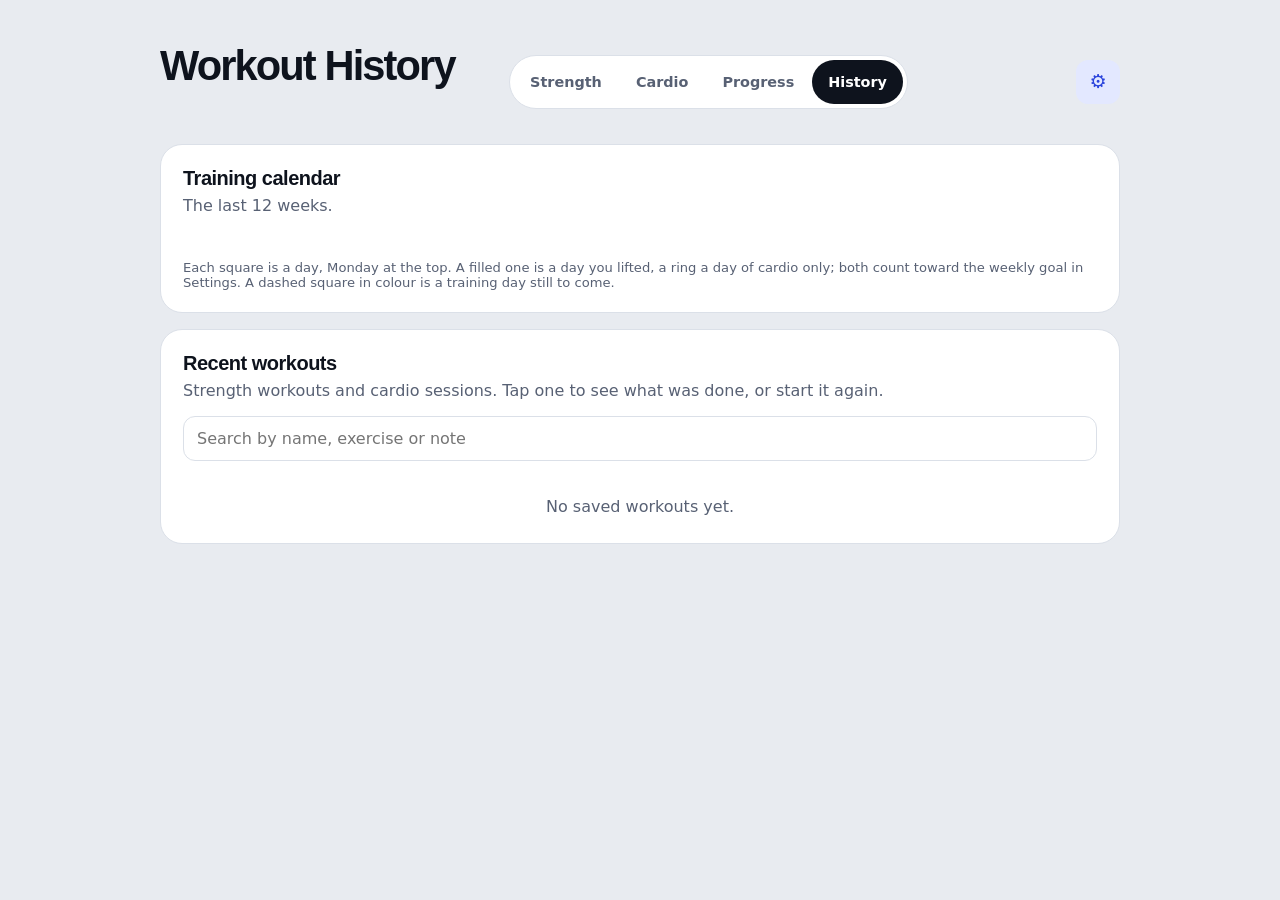
==== frontend/history.html @ 4f7e1bbc "Sad to Savage as the program: the 30-day plan as data, a level choice, Pilates days, a daily walk an" ====
<!doctype html>
<html lang="en">
<head>
  <meta charset="UTF-8" />
  <meta name="viewport" content="width=device-width, initial-scale=1.0" />
  <title>Workout History | Workout Tracker</title>
  <link rel="preload" href="fonts/schibsted-grotesk-latin.woff2" as="font" type="font/woff2" crossorigin />
  <link rel="preload" href="fonts/figtree-latin.woff2" as="font" type="font/woff2" crossorigin />
  <link rel="stylesheet" href="styles.css" />
  <script src="theme.js"></script>
  <link rel="manifest" href="/manifest.webmanifest" />
  <meta name="theme-color" content="#e8ebf0" />
  <link rel="icon" href="/icons/icon-192.png" />
  <link rel="apple-touch-icon" href="/icons/apple-touch-icon.png" />
  <meta name="mobile-web-app-capable" content="yes" />
  <meta name="apple-mobile-web-app-capable" content="yes" />
  <meta name="apple-mobile-web-app-title" content="Workouts" />
</head>
<body>
  <main class="shell">
    <header>
      <div><h1>Workout History</h1><p class="subtitle page-status" id="pageStatus"></p></div>
      <nav class="site-nav" aria-label="Primary navigation"><a href="index.html">Strength</a><a href="cardio.html">Cardio</a><a href="progress.html">Progress</a><a class="active" href="history.html" aria-current="page">History</a></nav>
      <div class="header-actions"><div class="date" id="today"></div><button class="secondary settings-button" id="settingsButton" type="button" aria-label="Settings" title="Settings">&#9881;</button></div>
    </header>

    <div class="form-feedback" id="formFeedback" role="status" aria-live="polite" hidden></div>

    <section class="card" id="calendarCard">
      <div class="section-heading heading-line"><h2>Training calendar</h2><span class="subtitle calendar-streak" id="streakSummary"></span></div>
      <p class="subtitle heading-intro" id="calendarSummary">The last 12 weeks.</p>
      <p class="streak-note" id="streakNote" hidden></p>
      <div class="training-calendar" id="trainingCalendar" role="group" aria-label="Days trained in the last 12 weeks. The arrow keys move between days, and Enter shows a day's workouts."></div>
      <p class="subtitle calendar-detail" id="calendarDetail" aria-live="polite"></p>
      <p class="subtitle calendar-note">Each square is a day, Monday at the top. A filled one is a day you lifted, a ring a day of cardio only; both count toward the weekly goal in Settings. A dashed square in colour is a training day still to come.</p>
      <div class="coming-up" id="comingUpBlock" hidden><h3>Coming up</h3><ul id="comingUp"></ul></div>
      <p class="subtitle calendar-note" id="scheduleHint" hidden>Choose the days you train in Settings to see them planned here.</p>
    </section>

    <section class="card">
      <div class="section-heading heading-line"><h2>Recent workouts</h2><span id="historySummary" class="subtitle"></span></div>
      <p class="subtitle heading-intro">Strength workouts and cardio sessions. Tap one to see what was done, or start it again.</p>
      <div class="history-search"><label class="visually-hidden" for="historySearch">Search saved workouts</label><input id="historySearch" type="search" autocomplete="off" placeholder="Search by name, exercise or note" /></div>
      <p class="subtitle history-feedback" id="historyFeedback" role="status" hidden></p>
      <ul class="saved-workout-list" id="historyList"><li class="empty">No saved workouts yet.</li></ul>
    </section>
  </main>
  <script src="common.js"></script>
  <script src="offline.js"></script>
  <!-- The Settings dialog is added by settings-dialog.js, one copy for every page. -->
  <script src="account-rules.js"></script>
  <script src="settings-fields.js"></script>
  <script src="settings-dialog.js"></script>
  <script src="settings.js"></script>
  <script src="devices.js"></script>
  <script src="refused-workouts.js"></script>
  <script src="reminders.js"></script>
  <script src="sad-to-savage-data.js"></script>
  <script src="program-definitions.js"></script>
  <script src="program-plan.js"></script>
  <script src="schedule.js"></script>
  <script src="cardio-activities.js"></script>
  <script src="activity-export.js"></script>
  <script src="records.js"></script>
  <script src="achievements.js"></script>
  <script src="history.js"></script>
  <script src="pwa.js"></script>
</body>
</html>
---- frontend/styles.css ----
/* Two typefaces, both served with the app (fonts/, SIL Open Font License), so every phone, computer and test run draws the same
   letters at the same sizes: Schibsted Grotesk for titles and the big numbers being worked on, and Figtree for everything
   else. Each has a Latin file for English and an extended one that only loads for accented names. */
@font-face { font-family:"Schibsted Grotesk"; font-style:normal; font-weight:400 900; font-display:swap; src:url(fonts/schibsted-grotesk-latin.woff2) format("woff2");
  unicode-range:U+0000-00FF,U+0131,U+0152-0153,U+02BB-02BC,U+02C6,U+02DA,U+02DC,U+0304,U+0308,U+0329,U+2000-206F,U+20AC,U+2122,U+2191,U+2193,U+2212,U+2215,U+FEFF,U+FFFD; }
@font-face { font-family:"Schibsted Grotesk"; font-style:normal; font-weight:400 900; font-display:swap; src:url(fonts/schibsted-grotesk-latin-ext.woff2) format("woff2");
  unicode-range:U+0100-02BA,U+02BD-02C5,U+02C7-02CC,U+02CE-02D7,U+02DD-02FF,U+0304,U+0308,U+0329,U+1D00-1DBF,U+1E00-1E9F,U+1EF2-1EFF,U+2020,U+20A0-20AB,U+20AD-20C0,U+2113,U+2C60-2C7F,U+A720-A7FF; }
@font-face { font-family:Figtree; font-style:normal; font-weight:300 900; font-display:swap; src:url(fonts/figtree-latin.woff2) format("woff2");
  unicode-range:U+0000-00FF,U+0131,U+0152-0153,U+02BB-02BC,U+02C6,U+02DA,U+02DC,U+0304,U+0308,U+0329,U+2000-206F,U+20AC,U+2122,U+2191,U+2193,U+2212,U+2215,U+FEFF,U+FFFD; }
@font-face { font-family:Figtree; font-style:normal; font-weight:300 900; font-display:swap; src:url(fonts/figtree-latin-ext.woff2) format("woff2");
  unicode-range:U+0100-02BA,U+02BD-02C5,U+02C7-02CC,U+02CE-02D7,U+02DD-02FF,U+0304,U+0308,U+0329,U+1D00-1DBF,U+1E00-1E9F,U+1EF2-1EFF,U+2020,U+20A0-20AB,U+20AD-20C0,U+2113,U+2C60-2C7F,U+A720-A7FF; }
/* Colour themes. Every colour that changes with the theme is one of these variables: the page and card (--bg, --card,
   --sunk for panels set into a card), text (--ink, --muted), lines, the accent and what goes on it (--on-accent), a
   tint of it for chosen and secondary things (--accent-soft, --accent-line), the focus ring, and the glow the page's
   background starts from. theme.js sets data-palette on <html> to the chosen theme, and data-theme to light or dark,
   which the rules further down that differ in the dark (warnings, successes) go by. Each block also colours the
   previews in Settings, which carry a data-palette of their own. */
:root, [data-palette="light"] { --bg:#e8ebf0; --card:#fff; --ink:#0e131d; --muted:#586174; --accent:#2a43dc; --line:#dbe0e8; --on-accent:#fff;
  --accent-soft:#e3e8ff; --accent-line:#b4c0f7; --accent-ring:#2a43dc26; --sunk:#f2f4f8; --glow:#e3e8ff; }
:root { --tab-bar:0px; --radius-control:12px; --radius-panel:16px; --radius-card:22px;
  --font-display:"Schibsted Grotesk","Helvetica Neue",Arial,sans-serif; --font-body:Figtree,system-ui,-apple-system,"Segoe UI",sans-serif;
  --rule:var(--line); }
@supports (color:color-mix(in srgb, red, blue)) { :root { --rule:color-mix(in srgb, var(--ink) 16%, var(--bg)); } }
[data-theme="dark"], [data-palette="dark"] { color-scheme:dark; --bg:#0b0e13; --card:#151a22; --ink:#f0f3f8; --muted:#98a3b6; --accent:#8fa7ff; --line:#252c38; --on-accent:#080d28;
  --accent-soft:#1d2644; --accent-line:#37478a; --accent-ring:#8fa7ff33; --sunk:#10141b; --glow:#18213b; }
/* Light themes. */
[data-palette="sunrise"] { --bg:#fbf5ef; --card:#fffdfb; --ink:#2b1d16; --muted:#7c6558; --accent:#b64621; --line:#efe1d4; --on-accent:#fff;
  --accent-soft:#fde8de; --accent-line:#f2c2ad; --accent-ring:#b6462124; --sunk:#fcf6f1; --glow:#ffe6d6; }
[data-palette="meadow"] { --bg:#f2f7f3; --card:#fff; --ink:#15281d; --muted:#5b7064; --accent:#217855; --line:#dde9e1; --on-accent:#fff;
  --accent-soft:#e2f2e8; --accent-line:#b5dcc4; --accent-ring:#21785524; --sunk:#f6faf7; --glow:#dff2e5; }
[data-palette="blossom"] { --bg:#fbf3f6; --card:#fff; --ink:#2d1622; --muted:#7c6270; --accent:#b83772; --line:#f0dfe7; --on-accent:#fff;
  --accent-soft:#fbe5ef; --accent-line:#f0bcd3; --accent-ring:#b8377224; --sunk:#fdf7fa; --glow:#fde1ed; }
/* Dark themes, most of them on black. A bright accent takes dark text, which white on it would be hard to read. */
[data-palette="crimson"] { --bg:#0c0c0e; --card:#17171b; --ink:#f3f3f5; --muted:#a6a6b0; --accent:#f05555; --line:#2a2a30; --on-accent:#1a0505;
  --accent-soft:#3a1a1e; --accent-line:#6b2a31; --accent-ring:#f0555538; --sunk:#111114; --glow:#2a1316; }
[data-palette="emerald"] { --bg:#0b0e0c; --card:#151a17; --ink:#eef5f0; --muted:#9fb0a5; --accent:#34d399; --line:#25302a; --on-accent:#052e1f;
  --accent-soft:#12352a; --accent-line:#1f6b4f; --accent-ring:#34d39938; --sunk:#0f1311; --glow:#10261d; }
[data-palette="ocean"] { --bg:#0a1220; --card:#101c2f; --ink:#e8f1fb; --muted:#9db0c8; --accent:#38bdf8; --line:#1f3150; --on-accent:#03243a;
  --accent-soft:#12324d; --accent-line:#1d5b83; --accent-ring:#38bdf838; --sunk:#0c1626; --glow:#0f2a45; }
[data-palette="gold"] { --bg:#0e0d0a; --card:#1a1813; --ink:#f6f2e8; --muted:#b3aa96; --accent:#f5b72f; --line:#2f2b22; --on-accent:#251a00;
  --accent-soft:#3a2f12; --accent-line:#6e5820; --accent-ring:#f5b72f38; --sunk:#13120e; --glow:#2a220e; }
[data-palette="violet"] { --bg:#110c1c; --card:#1b1429; --ink:#f1ecfa; --muted:#ada3c2; --accent:#b98cff; --line:#2e2442; --on-accent:#1d0b3a;
  --accent-soft:#2f2150; --accent-line:#55408a; --accent-ring:#b98cff38; --sunk:#150f22; --glow:#2a1a4a; }
/* The Text size setting (theme.js puts it on <html>): every size below is in rem, so scaling the root scales all of the text and the
   spaces measured in it. Normal is the browser's own size, which is left alone so a larger default in the browser still counts. */
html[data-text-size="large"] { font-size:115%; }
html[data-text-size="larger"] { font-size:130%; }
html[data-text-size="largest"] { font-size:150%; }
* { box-sizing:border-box; }
/* The hidden attribute always wins. A class that sets display (flex, grid) would otherwise override it and
   leave the element showing, as it did for the rest timer and the empty-chart message. */
[hidden] { display:none !important; }
body {
  margin:0; min-height:100vh; font-family:var(--font-body); color:var(--ink); background:var(--bg); transition:background .2s,color .2s;
}
/* Titles, and the few numbers that are the point of a screen (the weight and reps being logged, the next workout and the totals),
   are the grotesk. Everything else, buttons and fields included, is in the body face. A field or button that is to be the grotesk
   says so here, since they take the page's font from `font:inherit` below. The clocks stay in the body face on purpose: the
   grotesk's tabular figures leave a gap around the colon ("1 : 29"), which Figtree's do not. */
h1, h2, h3, h4, .program-next strong, .weight-stepper input, .reps-entry input, .summary-stats strong,
.program-maxes strong { font-family:var(--font-display); }
/* Numbers are set in tabular figures everywhere, so a weight that changes by 5 does not make its neighbours jump. */
input[type=number], .weight-stepper input, .set-edit, .date, .cardio-clock, .summary-stats strong, .program-maxes strong { font-variant-numeric:tabular-nums; }
.shell { width:min(960px,calc(100% - 32px)); margin:0 auto; padding:42px 0 60px; }
.auth-shell { width:min(440px,calc(100% - 32px)); margin:0 auto; padding:12vh 0; }
.auth-card h1 { font-size:2rem; margin:0; }
.auth-tabs { display:flex; gap:8px; margin:24px 0; }
.auth-tabs button { flex:1; }
/* Specific enough to beat the dark theme's .secondary background, which would otherwise hide which tab is chosen. */
.auth-tabs button.secondary.active { color:var(--on-accent); background:var(--accent); }
.auth-card form { display:grid; gap:8px; }
.auth-card form label { margin-top:8px; }
.auth-card form h2 { margin:24px 0 0; }
.auth-card form .subtitle { margin:0 0 4px; line-height:1.45; }
.auth-feedback { margin:18px 0 0; color:#ab3a49; font-size:.9rem; }
html[data-theme="dark"] .auth-feedback { color:#ff9eaa; }
/* What a new password takes, under its field. */
.field-advice { margin:0; color:var(--muted); font-size:.8rem; line-height:1.4; }
.auth-notice { margin:18px 0 0; color:var(--ink); font-size:.9rem; line-height:1.45; }
.link-button { justify-self:center; padding:8px; color:var(--accent); background:none; font-size:.85rem; }
.link-button:hover { text-decoration:underline; transform:none; }
header { display:flex; justify-content:space-between; align-items:center; gap:20px; margin-bottom:28px; }
.header-actions { display:flex; align-items:center; gap:14px; margin-left:auto; }
.form-feedback {
  position:sticky; top:12px; z-index:20; margin:0 0 20px; padding:12px 14px; box-shadow:0 6px 18px rgba(16,21,35,.12); color:#7e3942;
  background:#fff1f3; border:1px solid #f0c5cc; border-radius:10px; font-size:.9rem;
}
.form-feedback.success { color:#22634c; background:#edf9f2; border-color:#b9e3ca; }
html[data-theme="dark"] .form-feedback { color:#ffb1ba; background:#482934; border-color:#6d3b49; }
html[data-theme="dark"] .form-feedback.success { color:#a5e5c2; background:#193b2d; border-color:#2f654b; }
.form-feedback.info { color:var(--ink); background:var(--accent-soft); border-color:var(--accent-line); }
.feedback-action { margin-left:6px; padding:4px 12px; color:inherit; background:transparent; border:1px solid currentColor; border-radius:8px; font-weight:800; }
#formFeedback { cursor:pointer; }
#formFeedback::after { content:"\00d7"; float:right; margin-left:12px; font-size:1.25rem; line-height:1; opacity:.6; }
.settings-button { width:44px; height:44px; padding:0; font-size:1.2rem; line-height:1; }
.site-nav { display:flex; gap:2px; align-self:center; padding:4px; background:var(--card); border:1px solid var(--line); border-radius:999px; }
.site-nav a { display:inline-flex; align-items:center; color:var(--muted); border-radius:999px; padding:8px 16px; font-size:.9rem; font-weight:700; text-decoration:none; }
.site-nav a:hover { color:var(--ink); }
/* Ink is the colour of "now": the page you are on here, the rest timer and the next workout on the Tracker. */
.site-nav a.active { color:var(--card); background:var(--ink); }
/* The phone's tab bar draws an icon over each name; the files are the app's own, because nothing may load from another origin. */
.site-nav a::before { content:""; display:none; width:22px; height:22px; background:currentColor; -webkit-mask:var(--tab-icon) center / contain no-repeat; mask:var(--tab-icon) center / contain no-repeat; }
.site-nav a[href="index.html"] { --tab-icon:url(icons/tab-strength.svg); }
.site-nav a[href="cardio.html"] { --tab-icon:url(icons/tab-cardio.svg); }
.site-nav a[href="progress.html"] { --tab-icon:url(icons/tab-progress.svg); }
.site-nav a[href="history.html"] { --tab-icon:url(icons/tab-history.svg); }
h1 { margin:0; font-size:clamp(2rem,5vw,3.25rem); font-weight:800; letter-spacing:-.045em; }
.subtitle { color:var(--muted); margin:8px 0 0; }
.date { color:var(--muted); font-size:.9rem; white-space:nowrap; }
/* The line under a page's name (the Tracker's and History's): where things stand. Its height is kept while it fills in, so the page
   does not move when the workouts arrive. */
.page-status { min-height:1.5em; }
/* Surfaces are told from the page by their tone, a hairline and their corners, not by a shadow: shadows are kept for what floats. */
.card { background:var(--card); border:1px solid var(--line); border-radius:var(--radius-card); padding:24px; }
.card:not([hidden]) ~ .card { margin-top:20px; }
/* Not everything needs a surface. On the Tracker the next workout is the one raised thing (the ink panel); the program around it, the
   templates and the saved workouts lie flat on the page, the lists told apart by a hairline and their headings. They stay .card in
   the markup so the spacing between sections, and the rest being put away during a workout, work as they do for every other card. */
.card.flat { padding:0; background:none; border:0; border-radius:0; }
.card.ruled { padding-top:18px; border-top:1px solid var(--rule); }
/* Lines between rows that sit on the page rather than on a card use --rule, which is darker than --line (a card's hairline is drawn
   on white or the card tone; on the page it would all but vanish, about 1.1 to 1 in Light). */
.card.flat .saved-workout, .card.flat .more-workouts, .card.flat .program-section { border-top-color:var(--rule); }
h2 { font-size:1.25rem; font-weight:750; letter-spacing:-.025em; margin:0 0 20px; }
.section-heading { display:flex; justify-content:space-between; align-items:baseline; gap:16px; }
.section-heading-actions { display:flex; align-items:center; gap:12px; }
.button-link { display:inline-block; border-radius:10px; padding:10px 13px; font-size:.85rem; font-weight:700; text-decoration:none; }
.workout-name { display:flex; align-items:end; gap:12px; margin-bottom:22px; }
.workout-field { flex:1; }
input, select { width:100%; border:1px solid var(--line); border-radius:var(--radius-control); padding:12px 13px; color:var(--ink); background:var(--card); font:inherit; outline:none; }
textarea { width:100%; resize:vertical; border:1px solid var(--line); border-radius:var(--radius-control); padding:12px 13px; color:var(--ink); background:var(--card); font:inherit; outline:none; }
input:focus, select:focus { border-color:var(--accent); box-shadow:0 0 0 3px var(--accent-ring); }
textarea:focus { border-color:var(--accent); box-shadow:0 0 0 3px var(--accent-ring); }
/* Keyboard focus: whatever is reached with the keyboard (and not what is clicked or tapped) gets a ring in the accent, which tests/lint.py
   keeps at 3 to 1 against the page and the card in every theme. Fields have no outline of their own (their border changes on focus), so
   this is what makes their focus plain to someone who cannot see a change of border colour. Controls that are drawn by a sibling of a hidden
   input (the theme swatches, the training days) put the ring on that sibling, below. */
:focus-visible { outline:2px solid var(--accent); outline-offset:2px; }
input[aria-invalid="true"] { border-color:#ab3a49; box-shadow:0 0 0 3px #ab3a491f; }
.grid { display:grid; grid-template-columns:2fr 1fr 1fr auto; gap:12px; align-items:end; }
label { display:block; color:var(--muted); font-size:.8rem; font-weight:650; margin:0 0 7px; }
/* The font shorthand cannot mix "inherit" with a size and weight (the browser drops the whole declaration, leaving
   buttons in its own default font), so the family is inherited first and the rest set after it. */
button { border:0; border-radius:var(--radius-control); padding:12px 17px; cursor:pointer; font:inherit; font-size:.92rem; font-weight:700; transition:transform .15s,opacity .15s; }
button:hover { transform:none; } button:active { transform:scale(.97); } .primary { color:var(--on-accent); background:var(--accent); } .secondary { color:var(--accent); background:var(--accent-soft); }
.exercise-list { margin:22px 0 0; padding:0; list-style:none; }
.exercise { display:grid; grid-template-columns:1fr 90px 90px auto; gap:12px; align-items:center; padding:13px 0; border-top:1px solid var(--line); }
.exercise-edit { padding:9px 10px; }
/* An exercise edited set by set: its name, Add set and Remove on a line, and its sets under them. */
.exercise.has-sets { grid-template-columns:1fr auto auto; }
.exercise.has-sets .set-list { grid-column:1/-1; grid-row:2; margin:0; }
.exercise.has-sets > button { align-self:stretch; }
.exercise strong { font-size:.95rem; } .exercise span { color:var(--muted); font-size:.9rem; }
.remove { color:#ab3a49; background:#fff1f3; padding:8px 10px; font-size:.8rem; }
.empty { color:var(--muted); text-align:center; padding:22px 0 5px; }
.saved-workout-list { margin:14px 0 0; padding:0; list-style:none; }
.saved-workout { padding:14px 0; border-top:1px solid var(--line); }
.more-workouts { padding:14px 0 0; border-top:1px solid var(--line); text-align:center; }
.history-workout .workout-details { margin-top:16px; }
.workout-note { margin:0 0 12px; color:var(--muted); font-size:.9rem; white-space:pre-wrap; }
.saved-workout-summary { display:flex; justify-content:space-between; align-items:center; gap:16px; }
.saved-workout strong { display:block; font-size:.95rem; }
.saved-workout span { color:var(--muted); font-size:.85rem; }
/* A saved workout on the Tracker: its name (tap for details), Start, and a menu for the rest. */
.saved-workout-row { align-items:center; }
.saved-workout-toggle { flex:1; min-width:0; padding:4px 0; color:inherit; background:none; border-radius:6px; font-weight:400; text-align:left; }
.saved-workout-toggle:hover { transform:none; }
/* The triangle after the name joins its last word with a no-break space, so a long name never leaves it on a line alone. It is the
   accent, as the triangles of the other folded things (Training maxes, Past sessions) are, so it reads as the same thing. */
.saved-workout-toggle strong::after { content:"\00a0\00a0\25B8"; color:var(--accent); font-size:.9em; }
.saved-workout-toggle[aria-expanded="true"] strong::after { content:"\00a0\00a0\25BE"; }
.row-actions { display:flex; align-items:center; gap:8px; flex-shrink:0; }
.row-actions > button { padding:8px 16px; font-size:.85rem; }
/* Start on a row of a log (History, saved workouts, cardio sessions) is an outline: a column of solid accent would shout over what was
   done. Solid accent is for the one thing a screen wants done: Start workout, Complete set, Finish. */
.row-actions > .primary { color:var(--accent); background:transparent; box-shadow:inset 0 0 0 1.5px var(--accent-line); }
.row-menu { position:relative; }
.row-menu > summary { display:grid; place-items:center; width:44px; height:44px; border-radius:10px; font-weight:800; letter-spacing:1px; list-style:none; cursor:pointer; }
.row-menu > summary::-webkit-details-marker { display:none; }
.row-menu-items {
  position:absolute; top:calc(100% + 6px); right:0; z-index:6; display:grid; min-width:170px; padding:6px; background:var(--card);
  border:1px solid var(--line); border-radius:12px; box-shadow:0 14px 35px rgba(16,21,35,.18);
}
.row-menu-items button { padding:10px 12px; color:var(--ink); background:none; font-size:.9rem; text-align:left; }
.row-menu-items button:hover { background:var(--bg); transform:none; }
.row-menu-items .danger, html[data-theme="dark"] .row-menu-items .danger { color:#ab3a49; background:none; }
html[data-theme="dark"] .row-menu-items .danger { color:#ff9eaa; }
/* The workout that is due leads Recent workouts: marked, with its Start solid, the one thing this list suggests doing. */
.due-tag { margin-right:4px; padding:2px 8px; color:var(--accent); background:var(--accent-soft); border-radius:999px; font-size:.72rem; font-style:normal; font-weight:800; white-space:nowrap; }
.saved-workout.is-due .row-actions > .primary { color:var(--on-accent); background:var(--accent); box-shadow:none; }
.template-area-actions { display:flex; justify-content:flex-end; margin-top:14px; }
.workout-details { margin-top:14px; padding:14px; background:var(--sunk); border-radius:10px; }
.workout-details ul { margin:0; padding:0; list-style:none; }
.workout-details li { display:flex; justify-content:space-between; gap:16px; padding:12px 0; border-bottom:1px solid var(--line); }
.workout-details li:last-child { border-bottom:0; }
.danger, .remove { color:#ab3a49; background:#fff1f3; }
html[data-theme="dark"] .danger, html[data-theme="dark"] .remove { color:#ff9eaa; background:#482934; }
.footer-actions { display:flex; justify-content:space-between; gap:12px; margin-top:24px; padding-top:20px; border-top:1px solid var(--line); }
.active-exercise { padding:18px 0 8px; border-top:1px solid var(--line); }
.active-exercise h3 { margin:0 0 6px; font-size:1.6rem; font-weight:800; letter-spacing:-.035em; }
.notes-field { margin:16px 0; }
.set-entry { display:grid; grid-template-columns:minmax(0,1.4fr) minmax(0,1fr) auto; gap:12px; align-items:end; margin-top:8px; }
.weight-stepper { display:flex; gap:6px; }
.weight-stepper { gap:8px; }
/* The weight is the number being worked on, so it is the biggest thing on the page, between steppers made for a thumb. */
.weight-stepper input { flex:1; min-width:0; min-height:4.25rem; line-height:1.1; font-size:2.25rem; font-weight:800; letter-spacing:-.03em; text-align:center; background:var(--sunk); border-color:transparent; border-radius:var(--radius-panel); }
.weight-stepper button { flex:none; width:4rem; min-height:4.25rem; padding:0; font-size:1.2rem; border-radius:var(--radius-panel); }
.reps-entry input { min-height:4.25rem; line-height:1.1; font-size:1.75rem; font-weight:800; text-align:center; background:var(--sunk); border-color:transparent; border-radius:var(--radius-panel); }
#completeSetBtn { min-height:4.25rem; font-size:1.05rem; border-radius:var(--radius-panel); }
.plate-hint { margin:10px 0 0; color:var(--muted); font-size:.88rem; }
/* The plates for each side of the bar, each drawn to its size. */
.plates { display:inline-flex; align-items:center; gap:3px; margin-left:4px; vertical-align:middle; }
.plate { display:inline-grid; place-items:center; min-width:22px; padding:0 4px; color:var(--on-accent); background:var(--accent); border-radius:4px; font-size:.7rem; font-weight:800; line-height:1; }
.plate-size-0 { height:36px; } .plate-size-1 { height:32px; } .plate-size-2 { height:28px; } .plate-size-3 { height:24px; }
.plate-size-4 { height:20px; opacity:.85; } .plate-size-5 { height:18px; opacity:.75; } .plate-size-6 { height:16px; min-width:18px; opacity:.65; }
.plate-size-7 { height:15px; min-width:17px; opacity:.6; } .plate-size-8 { height:14px; min-width:16px; opacity:.55; } .plate-size-9 { height:13px; min-width:15px; opacity:.5; }
.visually-hidden { position:absolute; width:1px; height:1px; overflow:hidden; clip:rect(0 0 0 0); white-space:nowrap; }
.notes-input { margin-top:12px; }
.set-list { display:grid; gap:8px; margin:18px 0 0; padding:0; list-style:none; }
.set-list li {
  display:grid; grid-template-columns:3.4rem minmax(0,1fr) minmax(0,1fr) auto; align-items:center; gap:10px; padding:8px 11px; background:var(--sunk);
  border:1px solid var(--line); border-radius:8px;
}
.set-number { color:var(--muted); font-size:.85rem; font-weight:700; }
.set-field { display:flex; align-items:center; gap:6px; color:var(--muted); font-size:.85rem; }
.set-edit { min-width:0; padding:8px 9px; }
/* What to do this set, and what was done last time, are read mid-set and at arm's length: body text in the ink, not a muted caption.
   In last time's line the label is the quiet part and the sets the firm one. */
.exercise-context { margin:6px 0 0; color:var(--ink); font-size:1rem; line-height:1.45; }
.exercise-context.target { font-weight:650; }
.exercise-context + .exercise-context { margin-top:4px; }
.context-label { color:var(--muted); }
/* A run of sets goes to the next line whole when it fits there, and breaks inside itself only when it is longer than a line. */
.set-run { display:inline-block; max-width:100%; font-weight:600; }
.footer-buttons { display:flex; gap:10px; }
.add-exercise { margin-top:18px; }
.add-exercise summary { color:var(--accent); font-size:.9rem; font-weight:700; cursor:pointer; }
.add-exercise-fields { display:grid; grid-template-columns:2fr 1fr auto; gap:12px; align-items:end; margin-top:12px; }
.session-banner {
  position:sticky; top:0; z-index:30; display:flex; flex-wrap:wrap; align-items:center; justify-content:space-between; gap:10px 16px;
  padding:12px 20px; color:#7e3942; background:#fff1f3; border-bottom:1px solid #f0c5cc; font-size:.9rem;
}
html[data-theme="dark"] .session-banner { color:#ffb1ba; background:#482934; border-color:#6d3b49; }
/* The install bar pwa.js adds on phones. It sits under any open dialog, lines up with the page column, and the page
   gets room at the bottom so nothing ends up hidden behind it. */
.install-banner {
  position:fixed; left:0; right:0; bottom:0; z-index:9; display:flex; align-items:center; gap:12px;
  padding:12px max(16px,calc((100% - 960px) / 2)) calc(12px + env(safe-area-inset-bottom)); color:var(--ink); background:var(--card);
  border-top:1px solid var(--line); box-shadow:0 -8px 24px rgba(16,21,35,.1);
}
.install-banner-icon { flex:none; width:40px; height:40px; border-radius:10px; }
.install-banner-text { flex:1; min-width:0; font-size:.85rem; }
.install-banner-title { display:block; font-size:.92rem; }
.install-banner-hint { display:block; margin-top:2px; color:var(--muted); }
.install-banner-hint strong { color:var(--ink); }
.install-banner-hint svg { width:1.1em; height:1.1em; vertical-align:-.2em; color:var(--accent); }
.install-banner .primary { flex:none; padding:9px 14px; font-size:.85rem; }
.install-banner .modal-close { flex:none; }
body.has-install-banner { padding-bottom:96px; }
.account-row { display:flex; justify-content:space-between; align-items:center; gap:12px; margin-top:16px; padding-top:16px; border-top:1px solid var(--line); }
.account-row .subtitle { margin:0; overflow-wrap:anywhere; }
.account-editor:not([hidden]) ~ .settings-actions { margin-top:8px; padding-top:8px; border-top:0; }
.account-details { display:grid; justify-items:start; gap:4px; min-width:0; }
.account-details .link-button { justify-self:start; padding:0; }
.account-editor { display:grid; gap:8px; margin-top:12px; padding:4px 14px 14px; border:1px solid var(--line); border-radius:12px; }
.account-editor label { margin-top:8px; }
.account-editor .auth-feedback { margin:4px 0 0; }
.link-button.danger-link { color:#ab3a49; }
html[data-theme="dark"] .link-button.danger-link { color:#ff9eaa; }
.delete-warning { margin:10px 0 0; }
.data-section { display:grid; gap:10px; margin-top:16px; padding-top:16px; border-top:1px solid var(--line); }
.data-section .subtitle, .data-section .auth-feedback { margin:0; }
.data-actions { display:flex; flex-wrap:wrap; gap:8px; }
.device-list { display:grid; gap:10px; margin:0; padding:0; list-style:none; }
.device { display:flex; justify-content:space-between; align-items:center; gap:12px; padding-top:10px; border-top:1px solid var(--line); }
.device:first-child { padding-top:0; border-top:0; }
.device > div { display:grid; justify-items:start; gap:2px; min-width:0; }
.device .subtitle { margin:0; overflow-wrap:anywhere; }
.device button { flex:none; }
.refused-workouts { display:grid; gap:8px; margin-top:6px; padding-top:12px; border-top:1px solid var(--line); }
.refused-workouts .subtitle, .refused-heading { margin:0; }
.device.refused { flex-wrap:wrap; }
.refused-actions { display:flex; flex-wrap:wrap; gap:8px; }
.account-editor-actions { display:flex; justify-content:flex-end; gap:10px; margin-top:6px; }
.rest-panel {
  position:relative; z-index:4; display:flex; justify-content:space-between; align-items:center; gap:12px;
  margin-top:16px; padding:10px 10px 10px 18px; color:var(--card); background:var(--ink); border-radius:var(--radius-panel); box-shadow:0 10px 28px rgba(10,14,24,.28);
}
/* Pinned above the tab bar while a rest runs (pinRestPanel, rest-timer.js); the rest of the time it is in the page, out of the way of the set entry. */
.rest-panel.pinned { position:sticky; top:12px; bottom:calc(12px + var(--tab-bar)); }
.rest-time { display:flex; align-items:baseline; gap:10px; }
/* Text on the ink panel is drawn in the card's colour. Each rule says its ground (the panel's own ink) so tests/lint.py checks it against that. */
.rest-time strong { color:var(--card); background:var(--ink); }
.rest-time span { color:var(--card); background:var(--ink); font-size:2rem; font-weight:800; letter-spacing:-.03em; font-variant-numeric:tabular-nums; }
.rest-actions { display:flex; flex-wrap:wrap; justify-content:flex-end; gap:8px; margin-left:auto; }
/* −30s and +30s sit by the time. On a narrow screen the panel wraps, the pause and reset buttons going under. */
.rest-panel { flex-wrap:wrap; }
.rest-adjust { display:flex; gap:6px; align-self:center; }
.screen-awake-notice { font-size:.85rem; line-height:1.45; }
.rest-adjust button { padding:6px 10px; color:var(--ink); font-size:.82rem; background:var(--card); }
.rest-actions button { padding:9px 13px; color:var(--ink); background:var(--card); }
/* End rest is the one thing to do, so it stays solid and bold; Pause rest and what is under ··· are outlines on the ink (the same
   ground and ring as the program's buttons on it). ··· only shows on a phone, where there is not room for all four. */
.rest-actions #restEndBtn { font-weight:800; }
.rest-actions #restToggleBtn, .rest-actions .rest-more-items button, .rest-actions .rest-more-toggle { color:var(--card); background:var(--ink); box-shadow:inset 0 0 0 1.5px var(--card); }
.rest-more-toggle { display:none; }
.rest-more-items { display:contents; }
.template-grid { display:grid; grid-template-columns:repeat(2, minmax(0, 1fr)); gap:14px; }
.template-card { display:flex; flex-direction:column; justify-content:space-between; gap:16px; padding:16px; background:var(--card); border:1px solid var(--line); border-radius:12px; }
.template-card h3 { margin:0 0 6px; font-size:1rem; }
.template-card p { margin:0; color:var(--muted); font-size:.85rem; line-height:1.5; }
.template-card button { align-self:flex-start; padding:9px 12px; font-size:.82rem; }
.template-card .template-actions { display:flex; flex-wrap:wrap; gap:8px; }
.template-card .template-actions button { align-self:auto; }
.template-exercise-heading { display:flex; justify-content:space-between; align-items:center; margin-top:14px; }
/* The name across the row; sets, reps, the top of the range and rest under it; then Timed with the row's buttons, and
   the superset tick last. */
.template-exercise-row { display:grid; grid-template-columns:repeat(4, minmax(0,1fr)); gap:8px; align-items:end; margin-top:10px; }
.template-exercise-row + .template-exercise-row { padding-top:10px; border-top:1px solid var(--line); }
.template-exercise-name { grid-row:1; grid-column:1 / -1; }
.template-exercise-row .template-timed { grid-row:3; grid-column:1 / span 2; align-self:center; margin:0; }
.template-exercise-row .template-row-actions { grid-row:3; grid-column:3 / -1; justify-self:end; }
.template-exercise-row input[type="number"] { padding-left:10px; padding-right:6px; }
.template-exercise-row label { white-space:nowrap; }
.template-exercise-row .template-row-actions { display:flex; gap:4px; }
.template-exercise-row button { width:44px; height:44px; padding:0; }
.template-modal { max-height:min(720px,90vh); overflow:auto; }
.badge {
  display:inline-block; padding:3px 9px; color:var(--accent); background:var(--accent-soft); border-radius:999px; font-size:.75rem; font-weight:700;
  white-space:nowrap;
}
.template-card-heading { display:flex; justify-content:space-between; align-items:center; gap:10px; margin-bottom:6px; }
.template-card-heading h3 { margin:0; }
.program-template { border-color:var(--accent-line); }
.template-card p.program-schedule { margin-top:8px; color:var(--accent); font-weight:700; }
.plan-sets { display:flex; flex-wrap:wrap; gap:6px; margin:12px 0 0; padding:0; list-style:none; }
.plan-sets li { padding:5px 10px; color:var(--muted); border:1px solid var(--line); border-radius:999px; font-size:.82rem; font-weight:700; }
.plan-sets li.done { color:#22634c; background:#edf9f2; border-color:#b9e3ca; }
.plan-sets li.done::before { content:"\2713\00a0"; }
.plan-sets li.current { color:var(--on-accent); background:var(--accent); border-color:var(--accent); }
html[data-theme="dark"] .plan-sets li.done { color:#a5e5c2; background:#193b2d; border-color:#2f654b; }
.program-notice { margin:0 0 16px; padding:12px 14px; color:#22634c; background:#edf9f2; border:1px solid #b9e3ca; border-radius:10px; font-size:.9rem; }
html[data-theme="dark"] .program-notice { color:#a5e5c2; background:#193b2d; border-color:#2f654b; }
/* The next workout is the Tracker's one raised surface, so it is the biggest thing on it: a card's own corners, and its name large. */
.program-next { display:flex; justify-content:space-between; align-items:center; gap:16px; padding:20px 22px; color:var(--card); background:var(--ink); border-radius:var(--radius-card); }
.program-kicker { color:var(--card); background:var(--ink); font-size:.85rem; font-weight:700; opacity:.8; }
.program-next strong { display:block; margin-top:4px; font-size:clamp(1.65rem,5.5vw,2.25rem); font-weight:800; letter-spacing:-.035em; line-height:1.1; }
.program-next ul { margin:8px 0 0; padding:0; list-style:none; color:var(--card); background:var(--ink); opacity:.8; font-size:.88rem; line-height:1.6; }
.program-next-actions, .program-day-actions { display:flex; align-items:center; gap:8px; flex-shrink:0; }
.program-next .primary { color:var(--ink); background:var(--card); }
.program-next .secondary { color:var(--card); background:var(--ink); box-shadow:inset 0 0 0 1.5px var(--card); }
/* The day's walk, under the day's workout: a plain panel, since the dark one above is the thing to do and this is the other thing. */
.program-walk { display:flex; flex-wrap:wrap; justify-content:space-between; align-items:center; gap:12px 16px; margin-top:14px; padding:16px 18px; background:var(--card); border:1px solid var(--line); border-radius:var(--radius-card); }
.program-walk .program-kicker { display:block; color:var(--muted); background:none; opacity:1; }
.program-walk strong { display:block; margin-top:2px; font-size:1.15rem; }
.program-walk-goal { margin:4px 0 0; }
.program-walk-fields { display:flex; align-items:flex-end; gap:10px; flex-wrap:wrap; }
.program-walk-fields > div { width:9rem; }
.program-walk .subtitle { flex-basis:100%; margin:0; }

.program-subheading { margin:22px 0 10px; font-size:.95rem; }
.program-maxes { display:grid; grid-template-columns:repeat(auto-fit, minmax(150px, 1fr)); gap:10px; margin:0; padding:0; list-style:none; }
.program-maxes li { display:grid; gap:3px; padding:12px; background:var(--card); border:1px solid var(--line); border-radius:10px; }
.program-maxes span, .program-maxes small { color:var(--muted); font-size:.8rem; }
.program-maxes strong { font-size:1.1rem; }
.program-maxes small.warn { color:#ab3a49; }
html[data-theme="dark"] .program-maxes small.warn { color:#ff9eaa; }
/* Progress on the program card: a chart a lift, the program's number as a line and estimated maxes as dots. */
.program-progress-key { display:flex; flex-wrap:wrap; gap:6px 16px; margin:0 0 10px; color:var(--muted); font-size:.8rem; }
.program-progress-key .key-item { display:inline-flex; align-items:center; gap:8px; }
.program-progress-key .key-number { flex:none; width:18px; height:3px; background:var(--accent); border-radius:2px; }
.program-progress-key .key-best { flex:none; width:9px; height:9px; background:var(--card); border:2px solid var(--muted); border-radius:50%; }
.program-progress { display:grid; grid-template-columns:repeat(auto-fit, minmax(240px, 1fr)); gap:10px; margin:0 0 6px; padding:0; list-style:none; }
.program-progress li { padding:12px; border:1px solid var(--line); border-radius:10px; }
.program-progress-head { display:flex; justify-content:space-between; gap:8px; }
.program-progress-head span { color:var(--accent); font-weight:800; }
.program-progress-chart { display:block; width:100%; height:auto; margin:8px 0 6px; overflow:visible; }
.program-progress-chart .progress-number { fill:none; stroke:var(--accent); stroke-width:3; stroke-linejoin:round; stroke-linecap:round; }
.program-progress-chart .progress-best { fill:var(--card); stroke:var(--muted); stroke-width:2; }
.program-progress p { margin:0; color:var(--muted); font-size:.8rem; line-height:1.4; }
.program-week { border-top:1px solid var(--line); }
.program-week summary { display:flex; flex-wrap:wrap; align-items:baseline; gap:4px 12px; padding:12px 0; cursor:pointer; }
.program-week summary span { color:var(--muted); font-size:.85rem; }
.program-week .program-week-count { margin-left:auto; }
.program-week ul, .program-days { margin:0 0 12px; padding:0; list-style:none; }
.program-days { padding-top:8px; border-top:1px solid var(--line); }
.program-day { display:flex; justify-content:space-between; align-items:center; gap:12px; padding:10px 12px; border-radius:10px; }
.program-day + .program-day { margin-top:4px; }
.program-day.next { background:var(--sunk); }
.program-day strong { display:block; font-size:.92rem; }
.program-day > div:first-child span { display:block; margin-top:2px; color:var(--muted); font-size:.85rem; }
.program-day button { padding:8px 12px; font-size:.8rem; }
.program-status { color:#22634c; font-size:.82rem; font-weight:700; }
.program-status.missed { color:#ab3a49; }
.program-status.skipped, html[data-theme="dark"] .program-status.skipped { color:var(--muted); }
html[data-theme="dark"] .program-status { color:#a5e5c2; }
html[data-theme="dark"] .program-status.missed { color:#ff9eaa; }
.program-help { margin:0; font-size:.85rem; line-height:1.5; }
.program-max-inputs { display:grid; grid-template-columns:repeat(2, minmax(0, 1fr)); gap:4px 12px; margin-top:8px; }
.program-max-row label { margin-top:8px; }
.program-hint { display:block; min-height:1.3em; margin-top:5px; color:var(--muted); font-size:.78rem; }
.program-options { display:grid; gap:8px; }
.program-option { display:grid; gap:7px; }
.program-option label { margin:8px 0 0; }
.program-modal .setting-check { margin-top:6px; }
.progress-card h2 { margin-bottom:5px; }
.progress-filters {
  display:grid; grid-template-columns:repeat(3, minmax(0, 1fr)); gap:12px; align-items:end; margin-top:18px; padding:16px; background:var(--sunk);
  border:1px solid var(--line); border-radius:12px;
}
.progress-filters button { justify-self:start; white-space:nowrap; }
/* The first two filters and a range chosen with a tap are always there; the rest (a workout type, dates to the day) fold under More
   filters, whose line says which of them are set. The chips are outlines, and the one pressed is solid, as a tab is. */
.progress-filters { grid-template-columns:repeat(2, minmax(0, 1fr)); }
.range-field, .more-filters { grid-column:1 / -1; }
/* The range is the one filter changed all the time, so it sits above the chart, on a line with its name; the rest are under the chart. */
.range-field { display:flex; align-items:center; gap:12px; margin-top:16px; }
.range-label { display:block; margin:0; color:var(--muted); font-size:.8rem; font-weight:650; }
.range-chips { display:flex; flex-wrap:wrap; gap:8px; }
.chart-subject { margin-right:auto; color:var(--ink); font-size:1rem; font-weight:700; }
.chart-subject:not(:empty)::before { content:"\00B7"; margin-right:8px; color:var(--muted); }
.range-chips button { padding:8px 16px; color:var(--accent); background:transparent; box-shadow:inset 0 0 0 1.5px var(--accent-line); font-size:.88rem; }
.range-chips button[aria-pressed="true"] { color:var(--on-accent); background:var(--accent); box-shadow:none; }
.more-filters > summary { min-height:44px; align-items:center; font-weight:700; }
.more-filters[open] > .fold-summary::before { content:"\25BE"; }
.more-filters[open] > .fold-summary > .fold-state { display:none; }
.more-filters-fields { display:grid; grid-template-columns:repeat(3, minmax(0, 1fr)); gap:12px; align-items:end; padding:4px 0 2px; }
.more-filters-fields > button { grid-column:1 / -1; }
.chart-shell { position:relative; min-height:360px; margin-top:14px; }
#progressChart { display:block; width:100%; height:360px; }
.chart-empty { position:absolute; inset:0; display:grid; place-items:center; margin:0; color:var(--muted); text-align:center; }
.legend { display:flex; flex-wrap:wrap; gap:10px 18px; margin-top:20px; padding-top:18px; border-top:1px solid var(--line); }
.legend-item { display:flex; align-items:center; gap:8px; color:var(--muted); font-size:.88rem; }
.legend-swatch { width:10px; height:10px; border-radius:50%; }
.chart-detail { min-height:1.4em; margin:12px 0 0; }
.records-list { display:grid; grid-template-columns:repeat(auto-fill, minmax(260px, 1fr)); gap:10px; margin:18px 0 0; padding:0; list-style:none; }
.records-list .empty { grid-column:1/-1; }
.record {
  display:grid; align-content:start; gap:5px; width:100%; height:100%; padding:14px 16px; color:var(--muted); background:none;
  border:1px solid var(--line); border-radius:12px; font-size:.86rem; font-weight:400; text-align:left;
}
.record:hover { border-color:var(--accent); transform:none; }
.record strong { color:var(--ink); font-size:1rem; }
.record-label { color:var(--ink); font-weight:600; }
.record-date { white-space:nowrap; }
/* A tile of the This exercise card on Progress: a record's box, which is not a button, so it does not answer a hover. */
.record.fact:hover { border-color:var(--line); }
.exercise-facts { margin-top:14px; }
.modal-backdrop { position:fixed; inset:0; z-index:10; display:grid; place-items:center; padding:20px; background:rgba(16,21,35,.48); }
.settings-modal {
  width:min(440px,100%); max-height:100%; overflow-y:auto; padding:24px; color:var(--ink); background:var(--card); border:1px solid var(--line);
  border-radius:var(--radius-card); box-shadow:0 24px 70px rgba(10,14,24,.3);
}
.settings-heading { display:flex; justify-content:space-between; align-items:center; margin-bottom:22px; }
.settings-heading h2 { margin:0; }
.modal-close { flex:none; width:44px; height:44px; padding:0; color:var(--muted); background:transparent; font-size:1.5rem; line-height:1; }
.settings-modal form { display:grid; gap:8px; }
.settings-modal .fold-body > label:not(.setting-check) { margin-top:8px; }
/* Appearance: a swatch for each theme, its preview drawn in the theme's own colours (a data-palette of its own), the
   name in the page's. The radio itself is invisible but still takes the focus and the arrow keys. */
.theme-picker { min-width:0; margin:8px 0 0; padding:0; border:0; }
.theme-row { display:flex; gap:10px; padding:2px 2px 10px; overflow-x:auto; scroll-snap-type:x proximity; scrollbar-width:thin; }
.theme-picker legend { margin:0 0 7px; padding:0; color:var(--muted); font-size:.78rem; font-weight:700; }
.theme-swatch { position:relative; display:grid; flex:0 0 84px; gap:6px; scroll-snap-align:start; color:var(--muted); font-size:.8rem; font-weight:600; text-align:center; cursor:pointer; }
.theme-swatch input { position:absolute; width:1px; height:1px; margin:0; opacity:0; }
.theme-preview { display:flex; height:52px; overflow:hidden; border:2px solid var(--line); border-radius:12px; }
.theme-preview > span { position:relative; flex:1; background:linear-gradient(135deg,var(--glow),var(--bg) 60%); }
.theme-preview > span::before { content:""; position:absolute; left:8px; right:8px; top:8px; height:10px; background:var(--card); border:1px solid var(--line); border-radius:4px; }
.theme-preview > span::after { content:""; position:absolute; left:8px; bottom:8px; width:26px; height:12px; background:var(--accent); border-radius:999px; }
.theme-swatch input:checked + .theme-preview { border-color:var(--accent); box-shadow:0 0 0 3px var(--accent-ring); }
.theme-swatch input:checked ~ .theme-name { color:var(--ink); }
.theme-swatch input:focus-visible + .theme-preview { outline:2px solid var(--accent); outline-offset:2px; }
.setting-check { display:flex; align-items:flex-start; gap:9px; margin-top:12px; padding:12px 0; color:var(--muted); font-size:.9rem; line-height:1.4; }
.setting-check input { width:auto; margin:2px 0 0; }
input[type="range"] { padding:0; border:0; background:transparent; accent-color:var(--accent); }
.settings-modal .fold-body > .test-alert, .settings-modal .fold-body > #welcomeAgainButton { justify-self:start; margin-top:10px; }
.settings-modal :disabled { opacity:.5; cursor:not-allowed; }
.settings-actions { display:flex; justify-content:flex-end; align-items:center; gap:10px; margin-top:20px; padding-top:18px; border-top:1px solid var(--line); }
/* Settings in sections that fold open, each a row with a line above it: its heading, and at the right the values it holds (what
   the table's summary says), until it is open. General is open with the dialog; the others are folded. The fold's own rules are
   Progress's (.fold-summary and the rest). */
.settings-fold { border-top:1px solid var(--line); }
.settings-fold:first-of-type { border-top:0; }
.settings-fold > .fold-summary { padding:4px 0; }
.settings-section { margin:0; font-size:1rem; }
.settings-fold > .fold-body { display:grid; gap:8px; padding:2px 0 14px; }
.settings-fold .data-section, .settings-fold .account-row { margin-top:0; padding-top:0; border-top:0; }
.settings-saved { margin:0 auto 0 0; font-size:.85rem; }
/* Bar and plates: the bar weight, a row of plate ticks that wraps, and the weight step. */
.equipment-fields { display:grid; gap:8px; }
.equipment-fields > label { margin:8px 0 0; }
.plate-choices { min-width:0; margin:8px 0 0; padding:0; border:0; }
.plate-choices legend { padding:0; margin-bottom:6px; color:var(--muted); font-size:.78rem; font-weight:700; }
#plateSetting { display:flex; flex-wrap:wrap; gap:4px 16px; }
#plateSetting .setting-check { margin:0; padding:0; min-width:44px; align-items:center; font-variant-numeric:tabular-nums; }
#plateSetting .setting-check input { margin:0; }
/* The Tracker's saved workouts: Show more and the link to History, side by side. */
.more-workouts { display:flex; flex-wrap:wrap; justify-content:center; gap:8px; }
@media (max-width:620px) {
  .shell{padding-top:25px}
  .date{display:none}
  .grid{grid-template-columns:1fr 1fr}
  .grid .exercise-input{grid-column:1/-1}
  .grid button{width:100%}
  .exercise{grid-template-columns:1fr 1fr}
  .exercise .exercise-edit[data-field=name], .exercise > .remove{grid-column:1/-1; width:100%}
  .exercise.has-sets{grid-template-columns:1fr 1fr}
  .exercise.has-sets > .remove{grid-column:auto}
  .exercise.has-sets > button{width:100%}
  .workout-name{align-items:stretch; flex-direction:column}
  .saved-workout-summary{align-items:flex-start; flex-direction:column}
  .saved-workout-summary.saved-workout-row{align-items:center; flex-direction:row; gap:10px}
  .workout-details li{align-items:flex-start; flex-direction:column; gap:3px}
  .header-actions{align-items:flex-end; flex-direction:column; gap:8px}
  .site-nav{order:3; width:100%; justify-content:center}
  header{align-items:flex-start; flex-wrap:wrap}
  .template-grid{grid-template-columns:1fr}
  .set-entry{grid-template-columns:1fr 1fr}
  .set-entry .weight-entry{grid-column:1/-1}
  .set-entry > button{width:100%}
  .section-heading-actions{align-items:flex-end; flex-direction:column; gap:8px}
  /* Metric and Exercise each have a line, since "All exercises" and the names under it do not fit half a phone. Under More filters
     Workout type has one too; From and To share one, their fields a little tighter so a full date (12/31/2026) and the calendar
     icon fit in half of it. */
  .progress-filters{grid-template-columns:minmax(0, 1fr)}
  /* On a phone the chart is the first thing under the heading: the description of the metric is read by a screen reader and not drawn,
     the range chips are a little tighter so four fit a line, and the chart is shorter. */
  #progressDescription { position:absolute; width:1px; height:1px; overflow:hidden; clip:rect(0 0 0 0); white-space:nowrap; }
  .range-field { gap:8px; }
  .range-chips { flex-wrap:nowrap; gap:6px; }
  .range-chips button { min-width:44px; padding:8px 11px; font-size:.84rem; }
  .range-field { flex-wrap:wrap; }
  html:is([data-text-size="large"], [data-text-size="larger"], [data-text-size="largest"]) .range-chips { flex-wrap:wrap; }
  .chart-shell { min-height:300px; }
  #progressChart { height:300px; }
  .more-filters-fields{grid-template-columns:repeat(2, minmax(0, 1fr))}
  .more-filters-type{grid-column:1/-1}
  .progress-filters input[type=date]{padding-inline:10px; font-size:.9rem}
  /* With the text enlarged a whole date does not fit in half a phone, whatever the padding, so From and To have a line each. */
  html:is([data-text-size="large"], [data-text-size="larger"], [data-text-size="largest"]) .more-filters-fields > div{grid-column:1/-1}
  .more-filters-fields > button{width:100%}
}
@media (max-width:620px) {
  .set-list li{grid-template-columns:minmax(0,1fr) minmax(0,1fr)}
  .set-number{grid-column:1; grid-row:1}
  .set-list .remove{grid-column:2; grid-row:1; justify-self:end}
  .footer-actions{flex-direction:column}
  .footer-buttons button{flex:1}
  .add-exercise-fields{grid-template-columns:1fr 1fr}
  .add-exercise-fields button{grid-column:1/-1}
}
@media (max-width:620px) {
  .program-next{align-items:stretch; flex-direction:column}
  .program-next-actions button{flex:1}
  /* The title, then Start workout, then the exercises (the markup has the exercises with the title, which display:contents lets
     the actions go between), so the thumb's button is on the first screen and the list of seven lifts is under it. */
  .program-next { gap:0; }
  .program-next > div:first-child { display:contents; }
  .program-next .program-next-actions { order:1; margin-top:14px; }
  .program-next ul { order:2; margin-top:14px; }
  .program-maxes{grid-template-columns:1fr 1fr}
  .program-max-inputs{grid-template-columns:1fr}
}
/* The training calendar on the History page: a column per week, a row per weekday, squares that shrink on a phone. */
.training-calendar { display:grid; grid-template-columns:auto repeat(12, minmax(0, 26px)); gap:4px; justify-content:start; margin-top:4px; }
.calendar-month { font-size:.72rem; color:var(--muted); white-space:nowrap; }
.calendar-weekday { align-self:center; padding-right:6px; font-size:.7rem; color:var(--muted); }
.calendar-day { aspect-ratio:1; min-width:0; padding:0; border-radius:4px; background:var(--line); }
button.calendar-day:hover { transform:none; }
.calendar-day:focus-visible { outline:2px solid var(--accent); outline-offset:2px; }
.calendar-day.trained { background:var(--accent); opacity:.7; }
.calendar-day.many { opacity:1; }
/* A day of cardio only is a ring, so it is told from a day of lifting without its colour. */
.calendar-day.trained.cardio { background:transparent; box-shadow:inset 0 0 0 3px var(--accent); }
.calendar-day.future { background:transparent; border:1px dashed var(--line); }
.calendar-day.today { outline:2px solid var(--ink); outline-offset:1px; }
/* A card's title with a note on its right (the streak, a count) and its introduction under both. The note is on the title's line, and
   goes under it rather than being squeezed into a few words a line when it will not fit beside it (a wrapping flex line only shrinks an
   item that is alone on it). It must still be able to wrap there: the longest streak note is wider than a phone at the largest Text
   size, and a nowrap one ran 40px off the side of it. The introduction has the card's whole width instead of what is left beside
   the note. */
.heading-line { flex-wrap:wrap; row-gap:2px; }
.heading-line h2 { margin-bottom:0; }
.heading-line > .subtitle { margin:0; }
.heading-intro { margin:6px 0 0; }
.calendar-streak { color:var(--accent); font-weight:800; }
.calendar-note { margin:12px 0 0; font-size:.82rem; }
.calendar-day[title] { cursor:pointer; }
.calendar-detail { min-height:1.2em; margin:10px 0 0; color:var(--ink); font-weight:600; }
/* During a workout the Tracker is only the workout: the rest waits behind the button under it. */
.other-cards-toggle { display:none; }
body.training .other-cards-toggle { display:block; margin:14px auto 0; }
body.training:not(.showing-all) .between-workouts { display:none; }
/* During a workout: "Exercise 2 of 6" opens the list of exercises to go to any of them. */
.progress-toggle { margin:8px 0 0; padding:2px 0; color:var(--muted); background:none; font-size:1rem; font-weight:400; text-align:left; }
.progress-toggle:hover { color:var(--ink); transform:none; }
.progress-toggle::after { content:"\25BE"; margin-left:6px; font-size:.8em; }
.progress-toggle[aria-expanded="true"]::after { content:"\25B4"; }
.exercise-jump { display:grid; gap:2px; margin:0 0 16px; padding:6px; list-style:none; border:1px solid var(--line); border-radius:12px; }
.exercise-jump button {
  display:flex; justify-content:space-between; align-items:baseline; gap:12px; width:100%; padding:10px 12px; color:var(--ink); background:none;
  font-weight:600; text-align:left;
}
.exercise-jump button:hover { background:var(--bg); transform:none; }
.exercise-jump button[aria-current] { color:var(--accent); background:var(--accent-soft); }
.exercise-jump .jump-sets { flex:none; color:var(--muted); font-size:.85rem; font-weight:400; }
.exercise-jump li { display:flex; gap:2px; align-items:stretch; }
.exercise-jump li > button[data-jump] { flex:1; min-width:0; }
.exercise-jump li > .jump-move { flex:none; width:44px; min-height:44px; padding:0; justify-content:center; align-items:center; text-align:center; }
.exercise-jump li > .jump-move:disabled { opacity:.3; }
.exercise-jump .done .jump-sets::before { content:"\2713\00a0"; color:#22634c; }
html[data-theme="dark"] .exercise-jump .done .jump-sets::before { color:#a5e5c2; }
/* Swap, beside the exercise's name, opens a field for the exercise to do instead. */
.active-exercise-heading { display:flex; align-items:baseline; gap:8px; margin-bottom:6px; }
.active-exercise-heading h3 { margin:0; }
.exercise-menu { flex:none; margin-left:auto; }
.exercise-menu > summary { height:32px; }
.swap-panel { margin:8px 0 12px; padding:12px 14px; border:1px solid var(--line); border-radius:12px; }
.swap-fields { display:grid; grid-template-columns:minmax(0,1fr) auto auto; gap:8px; }
.swap-panel .subtitle { margin:10px 0 0; font-size:.85rem; line-height:1.45; }
/* A timed exercise's hold: the seconds counting down, and the button to start or stop them. */
.hold-timer { display:flex; justify-content:space-between; align-items:center; gap:12px; margin-top:12px; padding:10px 10px 10px 16px; border:1px solid var(--line); border-radius:12px; }
.hold-timer.running { background:var(--accent-soft); border-color:var(--accent); }
.hold-time { display:flex; align-items:baseline; gap:10px; }
.hold-time span { color:var(--accent); font-size:1.5rem; font-weight:800; font-variant-numeric:tabular-nums; }
.hold-timer button { padding:9px 16px; }
.add-exercise-fields .add-exercise-timed { grid-column:1 / -1; margin-top:0; }
/* The summary of a finished workout. */
.workout-summary h2 { margin-bottom:0; }
.summary-stats { display:grid; grid-template-columns:repeat(auto-fit, minmax(110px, 1fr)); gap:10px; margin:18px 0 0; padding:0; list-style:none; }
.summary-stats li { display:grid; gap:3px; padding:12px; border:1px solid var(--line); border-radius:10px; }
.summary-stats strong { font-size:1.2rem; }
.summary-stats span { color:var(--muted); font-size:.8rem; }
/* The summary leads with what changed: the comparison with last time is the headline, under the title, with goals and records below
   it. The totals are then one quiet line, label before value, since they were never the news. With nothing to lead with (a first
   workout) they keep their boxes (see has-lead, set in summary.js). */
.summary-headline { margin:16px 0 0; font-family:var(--font-display); font-size:clamp(1.2rem, 4.2vw, 1.5rem); font-weight:750; letter-spacing:-.02em; line-height:1.25; text-wrap:balance; }
.workout-summary.has-lead .summary-stats { display:flex; flex-wrap:wrap; gap:4px 20px; margin:16px 0 0; }
.workout-summary.has-lead .summary-stats li { display:flex; flex-direction:row-reverse; justify-content:flex-end; align-items:baseline; gap:6px; padding:0; border:0; }
.workout-summary.has-lead .summary-stats strong { font-size:1rem; }
.summary-records h3 { margin:20px 0 8px; font-size:.95rem; }
.summary-records ul { display:grid; gap:6px; margin:0; padding:0; list-style:none; }
.summary-records li { padding:10px 12px; color:#22634c; background:#edf9f2; border:1px solid #b9e3ca; border-radius:10px; font-size:.9rem; }
html[data-theme="dark"] .summary-records li { color:#a5e5c2; background:#193b2d; border-color:#2f654b; }
.summary-line { margin:12px 0 0; color:var(--muted); font-size:.9rem; }
.summary-line + .summary-line { margin-top:4px; }
.summary-exercises h3 { margin:20px 0 8px; font-size:.95rem; }
.summary-exercises ul { display:grid; margin:0; padding:0; list-style:none; }
.summary-exercises li { display:flex; justify-content:space-between; align-items:center; gap:12px; padding:10px 0; border-top:1px solid var(--line); }
.summary-exercises li:first-child { border-top:0; }
.summary-exercises li > div { display:grid; gap:2px; min-width:0; }
.summary-exercises li > div span { color:var(--muted); font-size:.85rem; }
.summary-change { flex:none; font-size:.85rem; font-weight:700; text-align:right; }
.summary-change.up { color:#22634c; }
html[data-theme="dark"] .summary-change.up { color:#a5e5c2; }
.summary-change.down, .summary-change.same, .summary-change.first { color:var(--muted); font-weight:600; }
@media (max-width:620px) {
  .swap-fields{grid-template-columns:1fr 1fr}
  .swap-fields input{grid-column:1/-1}
  .add-exercise-fields .add-exercise-timed{grid-row:2}
  .add-exercise-fields button{grid-row:3}
  .summary-stats{grid-template-columns:1fr 1fr}
}

/* A note kept with an exercise, shown whenever it comes up. */
.exercise-note { margin:4px 0 8px; padding:8px 12px; color:var(--ink); background:#fff8e6; border-left:3px solid #d9912f; border-radius:6px; font-size:.9rem; white-space:pre-line; }
html[data-theme="dark"] .exercise-note { background:#3a3122; }
.note-actions { display:flex; gap:8px; margin-top:8px; }
.superset-line { margin:0 0 6px; color:var(--accent); font-weight:600; }
.active-exercise-heading { align-items:center; }
.jump-superset { margin-left:4px; padding:1px 6px; color:var(--accent); background:var(--accent-soft); border-radius:6px; font-size:.75rem; font-weight:600; }
/* Go heavier, with a button that fills in the weight. */
.progression-hint { margin:6px 0 0; color:#22634c; font-size:.9rem; }
html[data-theme="dark"] .progression-hint { color:#a5e5c2; }
/* A stalled lift's hint is a caution, not a go-ahead. */
.progression-hint.stalled { color:#8a5a00; }
html[data-theme="dark"] .progression-hint.stalled { color:#f5c97a; }
.progression-hint .link-button { padding:0 4px; }
.past-sessions { margin-top:8px; font-size:.88rem; }
.past-sessions summary { color:var(--accent); font-weight:700; cursor:pointer; }
.past-sessions ul { display:grid; gap:6px; margin:8px 0; padding:0; list-style:none; }
.past-sessions li { display:grid; gap:2px; }
.past-sessions li span:first-child { color:var(--muted); font-size:.82rem; }
.past-sessions-link { color:var(--accent); font-weight:600; }
/* What a finished workout earned (achievements.js): a line to cheer it, its achievements in gold above its records, and the streak. */
.summary-splash { margin:12px 0 0; color:var(--accent); font-family:var(--font-display); font-size:clamp(1.05rem, 3.6vw, 1.3rem); font-weight:750; letter-spacing:-.01em; text-wrap:balance; }
.summary-achievements li { display:grid; gap:2px; color:#5c3f00; background:#fff4d6; border-color:#efcd6e; }
.summary-achievements li strong { font-size:1rem; }
.summary-achievements li span { font-size:.85rem; }
html[data-theme="dark"] .summary-achievements li { color:#ffe2a0; background:#3a2e10; border-color:#6b5520; }
.summary-streak { color:var(--ink); font-weight:700; }
/* A program day's moments in the summary (the block done, a + set past its plan, every planned rep made), in the accent. */
.summary-program li { color:var(--ink); background:var(--accent-soft); border-color:var(--accent-line); }
/* Share, under an achievement in a summary or on Progress: draws it as a picture (achievement-card.js). */
.achievement-share { justify-self:start; min-width:44px; min-height:44px; margin:2px 0 -8px -10px; padding:4px 10px; font-size:.9rem; }
/* Within reach (reach.js): what finishing the workout earns, under its heading, and what the next set would be a record of. */
.reach-line { margin:6px 0 0; color:var(--muted); font-size:.88rem; font-weight:600; }
.reach-hint { margin:8px 0 0; padding:8px 12px; color:var(--ink); background:var(--accent-soft); border-left:3px solid var(--accent); border-radius:8px; font-size:.92rem; font-weight:600; }
/* Last week (recap.js), on the Tracker between workouts: a headline, the totals on one line, then what the week earned. It is
   put away during a workout, as the cards under it are, with them when Show the rest of the Tracker brings them back. */
body.training:not(.showing-all) .recap-card { display:none; }
.recap-card h2 { margin-bottom:0; }
.recap-card .recap-best { margin-top:12px; }
.recap-card .recap-best + .recap-headline { margin-top:4px; }
.recap-card .summary-stats { display:flex; flex-wrap:wrap; gap:4px 20px; margin:12px 0 0; }
.recap-card .summary-stats li { display:flex; flex-direction:row-reverse; justify-content:flex-end; align-items:baseline; gap:6px; padding:0; border:0; }
.recap-card .summary-stats strong { font-size:1rem; font-variant-numeric:normal; }
/* Its achievements a line each, Share beside the name (what each took is on Progress), and its records folded under their count. */
.recap-card .summary-achievements li { display:flex; justify-content:space-between; align-items:center; gap:12px; padding:4px 4px 4px 14px; }
.recap-card .summary-achievements li > span { display:none; }
.recap-card .summary-achievements .achievement-share { margin:0; }
.recap-records { margin-top:14px; }
.recap-records > summary { display:flex; align-items:center; gap:6px; color:var(--accent); font-weight:700; cursor:pointer; }
.recap-records > summary::-webkit-details-marker { display:none; }
.recap-records > summary::before { content:"\25B8"; font-size:.9em; }
.recap-records[open] > summary::before { content:"\25BE"; }
.recap-records ul { margin-top:8px; }
.recap-card .recap-more { color:var(--muted); background:none; border-color:transparent; padding-top:0; padding-bottom:0; }
/* Last week and What's new are a line until opened (wireBanner, recap.js): the heading is the button that opens them, with a chevron
   that turns, and the line under it says what is inside. Dismiss, beside it, puts the card away. */
.banner-bar { align-items:center; }
.banner h2 { margin-bottom:0; }
/* Last week and What's new are news, so they are a strip each and not a card: the heading and what it says on a line, Dismiss as quiet text. */
.card.banner { padding:6px 8px 6px 16px; border-radius:var(--radius-panel); }
.banner-bar > div:first-child { display:flex; flex-wrap:wrap; align-items:baseline; gap:0 12px; min-width:0; }
.banner h2 { font-size:1rem; }
.banner .banner-line { margin:0; }
.banner-bar > .secondary { color:var(--muted); background:none; }
.card.banner + .card.banner { margin-top:8px; }
.banner-body { padding:0 8px 10px 0; }
.banner-toggle { display:inline-flex; align-items:center; gap:8px; padding:0; color:inherit; background:none; border-radius:6px; font:inherit; letter-spacing:inherit; text-align:left; }
.banner-toggle::after { content:""; width:.5em; height:.5em; margin-top:-.2em; border:solid var(--accent); border-width:0 2.5px 2.5px 0; transform:rotate(45deg); transition:transform .15s; }
.banner-toggle[aria-expanded="true"]::after { margin-top:.2em; transform:rotate(-135deg); }
.banner-line { margin:0; font-size:.92rem; }
.banner-body { margin-top:4px; }
.banner-body > .subtitle { margin:0; }
@media (prefers-reduced-motion:reduce) { .banner-toggle::after { transition:none; } }
/* What's new (whats-new.js): Last week's card, with a line for each thing new, its name in bold over what it does. */
.whats-new-list { display:grid; gap:12px; margin:14px 0 0; padding:0; list-style:none; }
.whats-new-list li { display:grid; gap:2px; padding-left:14px; border-left:3px solid var(--accent); }
.whats-new-list strong { color:var(--ink); }
.whats-new-list span { color:var(--muted); font-size:.92rem; }
.whats-new-list .past-sessions-link { justify-self:start; padding:10px 0; }
/* The Tracker's line to start on, under the page's status, between workouts only. */
.splash { margin:2px 0 0; color:var(--muted); font-size:.95rem; font-weight:600; font-style:italic; }
body.training .splash { display:none; }
/* History's line about the streak: a new best is celebrated, a streak to keep is a nudge. */
.streak-note { margin:6px 0 0; color:var(--ink); font-size:.95rem; font-weight:700; }
.streak-note.best { color:var(--accent); }
.summary-export { display:block; margin-top:6px; padding:12px 0; }
/* Reps left in the tank, tapped before Complete set. */
.effort-choices { display:flex; flex-wrap:wrap; align-items:center; gap:6px; margin-top:10px; color:var(--muted); font-size:.85rem; }
.effort-choices span { flex-basis:100%; }
.effort-choices button { flex:1; max-width:64px; }
.effort-choices button { min-width:44px; padding:8px 10px; }
.effort-choices button[aria-pressed="true"] { color:var(--on-accent); background:var(--accent); }
/* The Cardio page's interval timer: the box above the activities, and the panel in the session being timed. */
.cardio-intervals { margin:12px 0; }
.cardio-intervals[hidden] { display:none; }
.interval-body { display:grid; gap:10px; margin-top:10px; }
.interval-body .subtitle { margin:0; }
.interval-presets { display:flex; flex-wrap:wrap; gap:6px; }
.interval-panel { display:grid; justify-items:center; gap:2px; margin:12px 0; padding:16px; border-radius:var(--radius-panel); text-align:center; color:var(--ink); background:var(--accent-soft); }
.interval-panel[hidden] { display:none; }
.interval-panel[data-phase="work"] { color:var(--on-accent); background:var(--accent); }
.interval-panel p { margin:0; }
.interval-phase { font-size:.9rem; font-weight:800; letter-spacing:.08em; text-transform:uppercase; }
.interval-left { font-size:4rem; font-weight:800; line-height:1.05; font-variant-numeric:tabular-nums; }
.interval-round, .interval-next { font-size:.95rem; }
.set-effort { display:block; color:var(--muted); font-size:.75rem; font-weight:400; }
/* The kind of the next set: chips under the entry fields. In a list of logged sets, each set's kind is a row of its own. */
.set-type-choices { display:flex; flex-wrap:wrap; align-items:center; gap:6px; margin-top:10px; color:var(--muted); font-size:.85rem; }
.set-type-choices[hidden] { display:none; }
.set-type-choices span { flex-basis:100%; }
.set-type-choices button { flex:1; min-width:44px; padding:8px 6px; font-size:.85rem; }
.set-type-choices button[aria-pressed="true"] { color:var(--on-accent); background:var(--accent); }
.set-kind { grid-column:1 / -1; display:flex; align-items:center; gap:8px; margin:0; color:var(--muted); font-size:.8rem; font-weight:700; }
.set-kind select { flex:1; max-width:200px; }
.template-exercise-row .template-superset { grid-column:1 / -1; margin:0; }
/* Every session of one exercise, on Progress. */
.session-list { display:grid; gap:8px; margin:14px 0 0; padding:0; list-style:none; }
.session-list li.session { display:grid; gap:4px; padding:10px 14px; border:1px solid var(--line); border-radius:10px; color:var(--muted); font-size:.88rem; }
.session-list li.session div { display:flex; flex-wrap:wrap; gap:4px 10px; align-items:baseline; }
.session-list li.session strong { color:var(--ink); }
/* The sessions are History's folding groups (years, months); their rows are spaced as the boxes were. */
.session-list .history-month-list { display:grid; gap:8px; margin:4px 0 10px; }
.session-list .history-year:first-child { margin-top:0; }
.workout-details li strong a { display:inline-flex; align-items:center; min-height:44px; margin:-12px 0; color:inherit; text-decoration:underline; text-decoration-color:var(--line); text-underline-offset:3px; }
/* On a phone: a small header (the title and Settings), and the pages as a tab bar along the bottom, in reach of a thumb.
   The install bar and the pinned rest timer sit above the tab bar, and the page leaves room for it at the bottom. */
@media (max-width:620px) {
  :root { --tab-bar:88px; }
  body { padding-bottom:calc(var(--tab-bar) + env(safe-area-inset-bottom)); }
  .shell { padding-top:16px; }
  header { flex-wrap:nowrap; align-items:center; gap:12px; margin-bottom:16px; }
  header > div:first-child { min-width:0; }
  header .subtitle { display:none; }
  h1 { font-size:1.75rem; letter-spacing:-.04em; }
  .header-actions { flex:none; }
  .site-nav { position:fixed; left:12px; right:12px; bottom:calc(12px + env(safe-area-inset-bottom)); z-index:8; order:0; width:auto; gap:4px; height:64px;
    padding:6px; border-radius:24px; box-shadow:0 12px 32px rgba(10,14,24,.22); }
  .site-nav a { display:grid; flex:1; grid-template-rows:22px auto; justify-items:center; align-content:center; gap:3px; padding:0; border-radius:18px; font-size:.72rem; letter-spacing:.01em; }
  .site-nav a::before { display:block; }
  .install-banner { bottom:var(--tab-bar); }
  body.has-install-banner { padding-bottom:calc(96px + var(--tab-bar)); }
}
body.has-install-banner .rest-panel { bottom:calc(84px + var(--tab-bar)); }
/* A card's heading on a phone: its button stays on one line, and the heading and its note take the room left. */
@media (max-width:620px) {
  .section-heading > div:first-child { min-width:0; }
  .section-heading-actions > button { padding:10px 13px; font-size:.85rem; white-space:nowrap; }
}
/* History: a search, then the workouts a month at a time under a heading with the month's count and time. */
.history-search { margin-top:16px; }
.history-feedback { margin:12px 0 0; }
/* The list is years, each holding months, each folded or open on its heading, with its workouts and time at the right. The heading is
   the summary of a <details>; its triangle is the accent's, as the other folded things', and turns down when open. A year is the larger
   heading and is set off from the one above by a hairline. */
.history-year-list, .history-month-list { margin:0; padding:0; list-style:none; }
.history-group > summary { display:flex; flex-wrap:wrap; align-items:baseline; gap:2px 10px; list-style:none; cursor:pointer; }
.history-group > summary::-webkit-details-marker { display:none; }
.history-group > summary::before { content:"\25B8"; color:var(--accent); font-size:.9em; }
.history-group[open] > summary::before { content:"\25BE"; }
.history-group-name { margin:0; font-size:1.02rem; font-weight:750; letter-spacing:-.01em; }
.history-group-total { margin-left:auto; color:var(--muted); font-size:.85rem; font-weight:600; }
.history-year { margin-top:10px; border-top:1px solid var(--line); }
.history-year:first-child { margin-top:6px; border-top:0; }
.history-year-group > summary .history-group-name { font-size:1.2rem; font-weight:800; letter-spacing:-.025em; }
.history-year-group > summary { padding:8px 0; }
.history-month-group > summary { padding:4px 0 4px 18px; }
/* Progress under its chart: rows that fold open, each saying where it stands in one line, so the page is the chart and what it
   needs, not eight cards of the same weight. The title is the row's heading and the state at the right is hidden once it is open,
   since what it says is then in front of you. Flat on the page, set off by a hairline, as the Tracker's lists are. */
.fold-summary { display:flex; flex-wrap:wrap; align-items:baseline; gap:2px 12px; list-style:none; cursor:pointer; }
.fold-summary::-webkit-details-marker { display:none; }
.fold-summary::before { content:"\25B8"; color:var(--accent); font-size:.9em; }
.fold-details[open] > .fold-summary::before { content:"\25BE"; }
.fold-summary h2 { margin:0; }
.fold-state { margin-left:auto; color:var(--muted); font-size:.9rem; text-align:right; }
.fold-state:empty, .fold-details[open] > .fold-summary > .fold-state { display:none; }
.fold-body { padding:6px 0 14px; }
/* One list of rows: no space between them but their hairlines (the first still has the page's spacing above it). */
.card.flat.ruled.fold { padding-top:6px; padding-bottom:0; }
.card.fold ~ .card.fold { margin-top:0; }
.row-actions > .button-link { padding:8px 16px; }
/* A day picked on the calendar marks its workouts for a moment. */
@keyframes picked { from { background:var(--accent-soft); box-shadow:0 0 0 8px var(--accent-soft); } to { background:transparent; box-shadow:0 0 0 8px transparent; } }
.history-workout.picked { border-radius:6px; animation:picked 2.4s ease-out; }

/* ---- Condensed: less padding, fewer words, and what is used less folded away ---------------------------------- */
.card { padding:22px; }
.card:not([hidden]) ~ .card { margin-top:16px; }
h2 { margin-bottom:14px; }
.section-heading > div > h2:only-child { margin-bottom:12px; }
#storageStatus:empty { display:none; }
/* The program: its menu in the heading, the next workout, then the weights and the week folded away. */
.program-menu { flex:none; }
.program-heading { align-items:flex-start; }
.program-heading h2 { margin-bottom:4px; }
.program-heading .subtitle { margin:0 0 14px; }
.program-next ul { line-height:1.45; }
.program-section { border-top:1px solid var(--line); }
.program-next + .program-section, .program-notice + .program-section { margin-top:14px; }
.program-section > summary { padding:12px 0; color:var(--ink); font-size:.95rem; font-weight:700; cursor:pointer; }
.program-section[open] > summary { padding-bottom:10px; }
.program-section > .program-maxes, .program-section > #programWeeks { margin-bottom:12px; }
.program-days { padding-top:0; border-top:0; }
.program-day { padding:8px 10px; }
.program-day-actions { flex-direction:row; }
/* During a workout. */
.active-workout .section-heading h2 { margin-bottom:0; }
#bigViewBtn { flex:none; padding:8px 13px; font-size:.85rem; white-space:nowrap; }
/* Buttons come in three tiers. Solid is the one thing to do here, the tint (.secondary) is the other things to do, and an outline is
   for showing more or going elsewhere. Cancel is drawn in the muted ink, so it does not look like a neighbour of Start. */
.section-heading-actions > .secondary, .more-workouts > button, .more-workouts > .button-link {
  color:var(--accent); background:transparent; box-shadow:inset 0 0 0 1.5px var(--accent-line);
}
#cardioCancelBtn { color:var(--muted); background:transparent; box-shadow:inset 0 0 0 1.5px var(--line); }
/* The workout in progress keeps the tint for what is information (the record to beat), and draws what is tapped in three tiers: solid
   for the one thing to do (Complete set, Next exercise), an outline for the things done often (the weight steps, Same as last set,
   the chips under the entry), and the neutral ground for a menu. Cancel is in the workout's ⋯ menu, away from the thumb's usual place. */
.active-workout .section-heading-actions { flex-direction:row; align-items:center; gap:8px; }
.active-workout .row-menu > summary { color:var(--ink); background:var(--sunk); }
.active-workout .weight-stepper .secondary, .active-workout .repeat-set, .active-workout .effort-choices button, .active-workout .set-type-choices button {
  color:var(--ink); background:transparent; box-shadow:inset 0 0 0 1.5px var(--line);
}
.active-workout .repeat-set { color:var(--accent); box-shadow:inset 0 0 0 1.5px var(--accent-line); }
.active-workout .effort-choices button[aria-pressed="true"], .active-workout .set-type-choices button[aria-pressed="true"] {
  color:var(--on-accent); background:var(--accent); box-shadow:none;
}
/* Tag this set: reps left and the kind of set, under one folded line (a link, like the others under the entry) that says what is chosen. */
.set-tags { margin-top:6px; }
.set-tags > summary { display:flex; align-items:center; min-height:44px; padding:12px 0; color:var(--accent); font-size:.9rem; font-weight:700; cursor:pointer; }
.active-workout .section-heading { padding-bottom:10px; }
.set-tags .effort-choices, .set-tags .set-type-choices { margin-top:4px; margin-bottom:8px; }
.set-tags .effort-choices[hidden], .set-tags .set-type-choices[hidden] { display:none; }
.progress-toggle { margin-top:4px; }
.active-exercise { padding:12px 0 4px; }
.plan-sets { margin-top:8px; }
.plan-sets li { padding:4px 9px; font-size:.78rem; }
.set-entry label { margin-bottom:5px; }
.effort-choices { flex-wrap:nowrap; margin-top:10px; }
.effort-choices span { flex:none; flex-basis:auto; margin-right:4px; }
.effort-choices button { min-width:36px; padding:7px 0; }
.plate-hint { margin-top:8px; }
.rest-panel { margin-top:12px; padding:8px 8px 8px 14px; }
.set-list { gap:6px; margin-top:12px; }
.set-list li { padding:6px 8px 6px 11px; }
.set-list .remove { width:32px; height:32px; padding:0; font-size:1.15rem; line-height:1; }
.workout-extras { display:flex; flex-wrap:wrap; gap:10px 22px; margin-top:14px; }
.workout-extras .add-exercise { margin-top:0; }
.workout-extras .add-exercise[open] { flex-basis:100%; }
.footer-actions { margin-top:16px; padding-top:14px; justify-content:flex-end; }
@media (max-width:620px) {
  .card { padding:16px; border-radius:var(--radius-panel); }
  .card:not([hidden]) ~ .card { margin-top:12px; }
  /* Last time's sets are the longest line on the screen; three lines of them at most, and the set entry stays where the thumb is. */
  #activeExerciseLast { display:-webkit-box; -webkit-box-orient:vertical; -webkit-line-clamp:3; line-clamp:3; overflow:hidden; }
  /* A dialog is a sheet that rises from the bottom, where the thumb is. */
  .modal-backdrop { padding:0; place-items:end center; }
  .settings-modal { width:100%; max-height:92%; padding:20px 18px calc(20px + env(safe-area-inset-bottom)); border-bottom:0; border-radius:24px 24px 0 0; }
  h2 { font-size:1.12rem; }
  .active-workout .section-heading { align-items:center; }
  /* The rest timer in two rows: the time with −30s and +30s, then End rest, Pause rest and ···, which opens Fix last set and
     Restart rest in a row under them (showRestMore, rest-timer.js). */
  .rest-panel { flex-wrap:wrap; gap:8px; }
  .rest-time { gap:8px; }
  .rest-time strong { display:none; }
  .rest-time span { font-size:1.75rem; }
  .rest-adjust button { padding:6px 7px; font-size:.78rem; }
  .rest-actions { gap:6px; }
  .rest-actions button { padding:9px 10px; font-size:.85rem; white-space:nowrap; }
  /* A logged set on one line: its number, weight, reps and ×. */
  .set-list li { grid-template-columns:auto minmax(0,1fr) minmax(0,1fr) auto; gap:6px; padding:6px 6px 6px 9px; }
  .set-number, .set-list .remove { grid-row:auto; grid-column:auto; }
  .set-number { font-size:.78rem; }
  .set-field { gap:3px; font-size:.75rem; }
  .set-edit { padding:8px 7px; }
  .set-list .remove { width:28px; height:28px; font-size:1.05rem; }
  .footer-actions { flex-direction:row; }
  .footer-buttons { flex:1; }
}
/* Headings never leave one word alone on their last line ("Apartment Gym / Upper A", not "Apartment Gym Upper / A"). */
h1, h2, h3 { text-wrap:pretty; }
h1 { font-size:clamp(1.75rem,4vw,2.6rem); }
header { margin-bottom:22px; }
/* The navigation sits in the same place on every page. As a row that follows the title it moved with the title's width ("Progress",
   "Workout History"), and with the date's; here the title takes what is left, the date has a column of its own, and the pill is between. */
@media (min-width:621px) {
  header { display:grid; grid-template-columns:minmax(0,1fr) auto 12rem; }
  .header-actions { justify-content:flex-end; margin-left:0; }
}
.program-section > summary::marker { color:var(--accent); }
.more-workouts > .button-link, .more-workouts > button { padding:10px 16px; font-size:.88rem; }

/* The rest bar drains along the bottom of the panel as the rest runs out. */
.rest-panel { overflow:hidden; }
.rest-panel::after {
  content:""; position:absolute; left:0; bottom:0; height:6px; width:calc(var(--rest-left, 1) * 100%); background:var(--card);
  border-radius:0 3px 3px 0; transition:width .3s linear;
}

/* The firework show (celebrate in common.js): bursts across the whole screen, and confetti for the big moments. Over everything,
   the big view and the banner included, and never in the way of a tap. Each burst and piece waits its --delay, unseen. */
.firework { position:fixed; inset:0; z-index:100; overflow:hidden; pointer-events:none; }
.firework-burst { position:absolute; width:0; height:0; }
.firework i { position:absolute; left:-4px; top:-4px; width:8px; height:8px; border-radius:50%; background:currentColor;
  box-shadow:0 0 8px 1px currentColor; animation:spark 1.25s cubic-bezier(.12,.75,.3,1) var(--delay, 0s) both; }
@keyframes spark {
  0% { transform:translate(0,0) scale(.4); opacity:0; }
  6% { transform:translate(calc(var(--dx) * .08), calc(var(--dy) * .08)) scale(1.2); opacity:1; }
  70% { transform:translate(calc(var(--dx) * .92), calc(var(--dy) * .92)) scale(.8); opacity:.9; }
  100% { transform:translate(var(--dx), calc(var(--dy) + var(--fall, 0px))) scale(.3); opacity:0; }
}
.firework b { position:absolute; top:-16px; width:9px; height:14px; border-radius:2px; animation:confetti 2.2s cubic-bezier(.3,.1,.6,1) var(--delay, 0s) both; }
@keyframes confetti {
  0% { transform:translate(0,0) rotate(0); opacity:0; }
  4%, 85% { opacity:1; }
  100% { transform:translate(var(--sway), var(--drop)) rotate(var(--spin)); opacity:0; }
}
/* The bar's track, so how much rest is left reads against how much there was. */
.rest-panel::before { content:""; position:absolute; left:0; right:0; bottom:0; height:6px; background:var(--card); opacity:.25; }
@media (prefers-reduced-motion:reduce) { .rest-panel::after { transition:none; } }

/* The green flash when a rest is over: over everything, one soft pulse, never in the way of a tap. */
.rest-flash { position:fixed; inset:0; z-index:100; pointer-events:none; background:#2fbf71; opacity:0; animation:rest-flash .9s ease-out; }
@keyframes rest-flash { 0% { opacity:0; } 15% { opacity:.4; } 100% { opacity:0; } }
.rest-actions button:disabled { opacity:.45; cursor:default; transform:none; }
/* The buttons do not fit beside the countdown on a phone, so they take a row of their own under it: End rest wider than Pause rest, and
   ··· at the 44px a tap needs. What ··· opens is a row of its own under them. */
@media (max-width:620px) {
  .rest-panel { flex-wrap:wrap; }
  .rest-time { flex:1 1 100%; }
  .rest-adjust { margin-left:auto; }
  .rest-actions { display:grid; grid-template-columns:minmax(0,1.5fr) minmax(0,1fr) 44px; flex:1 1 100%; margin-left:0; }
  .rest-actions button { min-width:0; }
  .rest-more-toggle { display:block; padding:0; }
  .rest-more-items { display:none; grid-column:1 / -1; grid-template-columns:1fr 1fr; gap:6px; }
  .rest-panel.more-open .rest-more-items { display:grid; }
}

/* Goals on Progress: a bar filling towards a weight, green once it is reached. */
.goal-list { display:grid; gap:10px; margin:18px 0 0; padding:0; list-style:none; }
.goal { display:grid; gap:8px; padding:14px 16px; border:1px solid var(--line); border-radius:12px; }
.goal-head, .goal-foot { display:flex; justify-content:space-between; align-items:baseline; gap:12px; flex-wrap:wrap; }
.goal-head span, .goal-foot span { color:var(--muted); font-size:.85rem; }
.goal-bar { height:8px; overflow:hidden; background:var(--line); border-radius:999px; }
.goal-bar span { display:block; height:100%; background:var(--accent); border-radius:999px; }
.goal.reached { border-color:#2fbf71; }
.goal.reached .goal-bar span { background:#2fbf71; }
.goal.reached .goal-foot span { color:#22634c; font-weight:700; }
html[data-theme="dark"] .goal.reached .goal-foot span { color:#a5e5c2; }
.goal-foot .link-button { padding:2px 4px; }
/* Progress's achievements: a row for each kind, gold once one is earned, its tiers as marks and a bar to the next. */
.achievement-list { display:grid; grid-template-columns:repeat(auto-fill, minmax(250px, 1fr)); gap:10px; margin:18px 0 0; padding:0; list-style:none; }
.achievement-list .empty { grid-column:1/-1; }
.achievement { display:grid; align-content:start; gap:6px; padding:14px 16px; color:var(--muted); border:1px solid var(--line); border-radius:12px; font-size:.85rem; }
.achievement strong { color:var(--ink); font-size:1rem; }
.achievement-head { display:flex; justify-content:space-between; align-items:baseline; gap:10px; }
.achievement-marks { display:flex; flex:none; gap:4px; }
.achievement-marks i { width:9px; height:9px; border:1.5px solid var(--line); border-radius:50%; }
.achievement-marks i.on { background:#d9a21b; border-color:#d9a21b; }
.achievement.earned { border-color:#e3bf5a; background:linear-gradient(180deg, rgba(245,184,61,.12), transparent 70%); }
.achievement.earned .achievement-bar span { background:#d9a21b; }
.goal-form { display:grid; grid-template-columns:2fr 1fr 1fr auto; gap:12px; align-items:end; margin-top:18px; }
.goal-feedback { min-height:1.2em; margin:10px 0 0; color:var(--muted); font-size:.9rem; }
.goal-feedback.error { color:#ab3a49; }
html[data-theme="dark"] .goal-feedback.error { color:#ff9eaa; }
@media (max-width:620px) { .goal-form { grid-template-columns:1fr; } }
/* A date box is drawn a little taller than a number box, which put their labels out of line; one height for both. */
.goal-form input { height:48px; }
/* Bodyweight: its chart, the weight and day side by side even on a phone, and the latest few weigh-ins. */
.bodyweight-chart canvas { display:block; width:100%; height:220px; margin-top:16px; }
.bodyweight-form { grid-template-columns:1fr 1fr auto; }
@media (max-width:620px) { .bodyweight-form { grid-template-columns:1fr 1fr; } .bodyweight-form button { grid-column:1 / -1; } }
.bodyweight-list { display:grid; margin:6px 0 0; padding:0; list-style:none; }
.bodyweight-list li { display:grid; grid-template-columns:1fr auto auto; align-items:center; gap:12px; padding:8px 0; border-top:1px solid var(--line); color:var(--muted); font-size:.9rem; }
.bodyweight-list strong { color:var(--ink); font-variant-numeric:tabular-nums; }

/* Everything tapped mid-workout is at least 44px, the size of a fingertip, set outright rather than left to the text's
   line height, which is shorter in some fonts. A logged set's boxes use 16px text, as iOS Safari zooms the page in on
   any box with smaller text when it is tapped. */
.set-edit { min-height:44px; font-size:16px; }
.set-list .remove { width:44px; height:44px; }
#endWorkoutBtn, #cardioCancelBtn, #activeWorkoutProgress, #activeAddBtn, #nextExerciseBtn, .active-workout .effort-choices button, .active-workout .rest-adjust button, .active-workout .rest-actions button {
  min-height:44px;
}
.active-workout .effort-choices button { min-width:44px; }
/* The × brings its own space, so a logged set's row gives its boxes the room back. */
@media (max-width:620px) { .set-list li { gap:4px; padding-right:0; } }
.active-workout .rest-adjust button { min-width:52px; }
.exercise-menu > summary { width:44px; height:44px; }
.active-workout .add-exercise summary, .past-sessions summary { min-height:44px; padding:12px 0; }
.active-workout .rest-time { align-items:center; }
/* The folded sections' labels bring their own space, so what is under and after them does not add more. */
.workout-extras { row-gap:0; margin-top:4px; }
.workout-extras .set-list { margin-top:0; }
.workout-extras + .footer-actions { margin-top:4px; }
.past-sessions { margin-top:0; }
.past-sessions-link { display:inline-block; padding:12px 0; }
/* The exercise list's toggle and the suggested weight grow to 44px with padding their margins take back, so the lines
   around them stay where they were. */
.progress-toggle { margin:-8px 0 -12px; padding:12px 16px 12px 0; }
.progression-hint .link-button { margin:-13px 0; padding:13px 6px; }

/* Sets per muscle on Progress: a bar a muscle, from one baseline, its end rounded, with a mark at the weekly average of
   the weeks before. The mark is ink, so it shows on the bar and past its end in every theme. */
.week-nav { display:flex; flex:none; gap:6px; }
.week-nav button { min-width:44px; min-height:44px; padding:0; font-size:1.3rem; line-height:1; }
.week-nav button:disabled { opacity:.45; cursor:default; transform:none; }
.muscle-list { display:grid; gap:4px; margin:18px 0 0; padding:0; list-style:none; }
.muscle-list li:not(.empty) { display:grid; grid-template-columns:6.5rem minmax(0,1fr) auto; align-items:center; gap:12px; min-height:32px; font-size:.9rem; }
.muscle-name { color:var(--ink); font-weight:600; }
.muscle-bar { position:relative; height:14px; border-left:1px solid var(--line); }
.muscle-fill { display:block; height:100%; background:var(--accent); border-radius:0 4px 4px 0; }
.muscle-average { position:absolute; top:-3px; bottom:-3px; width:2px; margin-left:-1px; background:var(--ink); border-radius:1px; }
.muscle-count { color:var(--ink); font-variant-numeric:tabular-nums; white-space:nowrap; text-align:right; }
.muscle-usual { color:var(--muted); }
.muscle-key { margin-top:14px; font-size:.85rem; }
.muscle-key .link-button { padding:4px; }
@media (max-width:620px) { .muscle-list li:not(.empty) { grid-template-columns:5.2rem minmax(0,1fr) auto; gap:8px; font-size:.85rem; } }

/* The Exercises card: each exercise with its muscle and equipment, folded away until it is wanted. */
.library { margin-top:16px; }
.library > summary { padding:12px 0; color:var(--accent); font-weight:700; cursor:pointer; }
.library-search { margin:4px 0 8px; }
.library-list { display:grid; margin:0; padding:0; list-style:none; }
.library-list li:not(.empty) { display:grid; grid-template-columns:minmax(0,1fr) 9rem 9rem 4.5rem; align-items:center; gap:10px; padding:8px 0; border-top:1px solid var(--line); }
.library-name { display:grid; gap:2px; min-width:0; }
.library-name strong { overflow-wrap:anywhere; }
.library-name span { color:var(--muted); font-size:.8rem; }
.library-list select { padding:9px 10px; min-height:44px; }
.library-list .link-button { padding:12px 4px; }
.library-form { grid-template-columns:2fr 1fr 1fr auto; }
.library-form select { height:48px; }
@media (max-width:620px) {
  .library-list li:not(.empty) { grid-template-columns:1fr 1fr; }
  .library-name { grid-column:1 / -1; }
  .library-list .link-button { grid-column:1 / -1; justify-self:start; padding:8px 0; }
  .library-form { grid-template-columns:1fr 1fr; }
  .library-form > div:first-child, .library-form button { grid-column:1 / -1; }
}

/* The program builder: each day of a built program, a name and a template, with buttons to move or remove it. */
.builder-days { display:grid; gap:0; margin:6px 0 0; padding:0; list-style:none; }
.builder-day { display:grid; grid-template-columns:minmax(0,1fr) minmax(0,1.3fr) auto; gap:8px; align-items:end; padding:10px 0; }
.builder-day + .builder-day { border-top:1px solid var(--line); }
.builder-day .template-row-actions { display:flex; gap:4px; }
.builder-day .template-row-actions button { width:44px; height:44px; padding:0; }
.builder-day .template-row-actions button:disabled { opacity:.4; cursor:default; transform:none; }
.builder-day select, .builder-day input { height:48px; }
.builder-modal { max-height:min(760px,90vh); overflow:auto; }
@media (max-width:620px) {
  .builder-day { grid-template-columns:minmax(0,1fr) minmax(0,1fr); }
  .builder-day .template-row-actions { grid-column:1 / -1; justify-self:end; }
}

/* The Cardio page: the clock of the session being timed, its buttons, the activities to start, and the form. */
.cardio-clock { margin:18px 0 4px; color:var(--ink); font-size:clamp(3rem, 14vw, 4.6rem); font-weight:800; letter-spacing:-.03em; line-height:1; font-variant-numeric:tabular-nums; }
.cardio-active.paused .cardio-clock { color:var(--muted); }
.cardio-last { margin-top:8px; }
.cardio-controls { display:grid; grid-template-columns:1fr 1fr; gap:10px; margin-top:18px; }
.cardio-controls button { min-height:52px; font-size:1rem; }
.cardio-note { margin:14px 0 0; font-size:.82rem; }
.cardio-activity-grid { display:grid; grid-template-columns:repeat(auto-fill, minmax(150px, 1fr)); gap:10px; margin-top:16px; }
.cardio-activity {
  display:grid; align-content:start; gap:4px; min-height:76px; padding:14px 16px; color:var(--ink); background:var(--card);
  border:1px solid var(--line); border-radius:12px; font-weight:400; text-align:left;
}
.cardio-activity:hover { border-color:var(--accent); transform:none; }
.cardio-activity strong { font-size:1rem; }
.cardio-activity span { color:var(--muted); font-size:.82rem; line-height:1.35; }
.cardio-fields { display:grid; grid-template-columns:repeat(auto-fit, minmax(140px, 1fr)); gap:12px; margin-top:16px; }
.cardio-fields input, .cardio-fields select, .cardio-time input { min-height:48px; }
.cardio-time { display:grid; grid-template-columns:repeat(3, minmax(0, 1fr)); gap:12px; margin:16px 0 0; padding:0; border:0; }
.cardio-time legend { padding:0; margin:0 0 8px; color:var(--ink); font-size:.9rem; font-weight:700; }
.cardio-rate { min-height:1.3em; margin:12px 0 0; color:var(--ink); font-weight:600; }
#cardioFormCard .notes-field { margin-top:12px; }

/* Start the timer or enter the time: which one a tap on an activity does. */
.cardio-mode { display:inline-grid; grid-template-columns:1fr 1fr; gap:4px; margin-top:16px; padding:4px; background:var(--line); border-radius:12px; }
.cardio-mode button { min-height:44px; padding:0 16px; color:var(--muted); background:transparent; }
.cardio-mode button[aria-pressed="true"] { color:var(--accent); background:var(--card); box-shadow:0 1px 3px rgba(16,21,35,.12); }
.cardio-mode button:hover { transform:none; }
#cardioSettings:empty { display:none; }

/* Same as last set, under the set entry, and the exercise's written cues. */
.repeat-set { width:100%; margin-top:10px; min-height:44px; }
.guide-panel h4 { margin:0 0 8px; font-size:1rem; }
.guide-steps { display:grid; gap:6px; margin:0 0 10px; padding-left:22px; font-size:.92rem; line-height:1.45; }
.guide-mistake { margin:0 0 12px; padding:8px 12px; background:#fff8e6; border-left:3px solid #d9912f; border-radius:6px; font-size:.9rem; }
html[data-theme="dark"] .guide-mistake { background:#3a3122; }
.guide-none { margin:0 0 12px; }
.guide-for { margin:-4px 0 8px; font-size:.85rem; }
.guide-video { display:inline-flex; align-items:center; min-height:44px; padding:0 4px; color:var(--accent); font-weight:600; }

/* The training schedule: weekday chips in Settings, the Tracker's nudge, and planned days on the History calendar. */
.weekday-choices { display:grid; grid-template-columns:repeat(auto-fit,minmax(36px,1fr)); gap:4px; min-width:0; margin:0; padding:0; border:0; }
.weekday-choices legend { grid-column:1 / -1; padding:0; margin-bottom:6px; color:var(--muted); font-size:.78rem; font-weight:700; }
.weekday { position:relative; min-width:0; margin:0; }
.weekday input { position:absolute; inset:0; width:100%; height:100%; margin:0; opacity:0; cursor:pointer; }
.weekday span { display:block; padding:12px 0; text-align:center; border:1px solid var(--line); border-radius:10px; background:var(--card); font-size:.8rem; font-weight:700; }
.weekday input:checked + span { color:var(--on-accent); background:var(--accent); border-color:var(--accent); }
.weekday input:focus-visible + span { outline:2px solid var(--accent); outline-offset:2px; }
.schedule-help { display:block; margin:8px 0 4px; font-size:.82rem; line-height:1.45; }
.schedule-card { display:flex; justify-content:space-between; align-items:center; gap:16px; padding:8px 8px 8px 18px; border-radius:var(--radius-panel); background:var(--accent-soft); }
.schedule-card[hidden] { display:none; }
.schedule-text { margin:0; font-size:.95rem; font-weight:600; line-height:1.4; }
.schedule-actions { display:flex; align-items:center; gap:8px; flex-shrink:0; }
.schedule-actions .link-button { padding:8px; }
.calendar-day.planned { background:var(--accent-soft); border:2px dashed var(--accent); }
/* A day on a break (Settings, Training schedule) is hatched; a day trained on it keeps its colour. */
.calendar-day.away:not(.trained) { background-image:repeating-linear-gradient(135deg, var(--line) 0 3px, transparent 3px 7px); }
.break-choices { display:grid; gap:8px; min-width:0; margin:14px 0 0; padding:14px 0 0; border:0; border-top:1px solid var(--line); }
.break-choices legend { padding:0; margin-bottom:2px; color:var(--muted); font-size:.78rem; font-weight:700; }
.break-choices .schedule-help { margin:0; }
.break-dates { display:grid; grid-template-columns:auto 1fr; align-items:center; gap:8px 12px; }
.break-dates label { margin:0; }
.break-choices #addBreakButton { justify-self:start; }
.break-choices .subtitle { margin:0; }
.coming-up { margin-top:14px; }
.coming-up h3 { margin:0 0 8px; font-size:.95rem; }
.coming-up ul { display:grid; gap:6px; margin:0; padding:0; list-style:none; }
.coming-up li { display:flex; justify-content:space-between; gap:12px; padding:8px 12px; border:1px solid var(--line); border-radius:10px; font-size:.9rem; }
.coming-up li span { color:var(--muted); text-align:right; }
.coming-up li.done { opacity:.65; }
/* On a phone the line and its link share a row while they fit, and a Start button (only when the program's card has none) takes a row of its own. */
@media (max-width:620px) { .schedule-card { flex-wrap:wrap; gap:4px 12px; } .schedule-text { flex:1 1 12rem; } .schedule-actions { flex:1 1 auto; justify-content:flex-end; } .schedule-actions .primary { flex:1; min-height:44px; } }

/* Tap targets: everything pressed is at least 44px tall, the size of a fingertip (and as wide where it is on its own), whatever the
   text inside it, so it can be hit with a thumb or a shaking hand, and with the text size turned up. The rules above that set sizes
   for the controls of a workout stay; these are the floor under all the rest. tests/suites/accessibility.py measures every control
   on every page and says which are under. Two things cannot be that big and are held to what they can: the days of the History
   calendar (12 weeks across a phone, 24px, the least WCAG 2.5.8 allows) and the seven training days in Settings (44px tall, as wide
   as seven in a row allow). */
button, summary, .site-nav a, .setting-check, .past-sessions-link, .button-link { min-height:44px; }
.button-link { display:inline-flex; align-items:center; justify-content:center; }
input[type=range] { height:44px; padding:0; }
.weekday span { display:grid; place-items:center; min-height:44px; padding:0; }
.calendar-day { min-height:24px; }

/* The one moment of motion, and it answers a tap: after Complete set the next planned set pops in and the rest time settles, so a
   logged set is seen to land. Nothing moves for someone who has asked for less motion, and nothing here moves a box, so a measure
   taken the moment it appears is the same. */
@media (prefers-reduced-motion:no-preference) {
  .plan-sets li.current { animation:set-in .3s cubic-bezier(.2,.8,.3,1.25); }
  .rest-panel { animation:rest-in .25s ease-out; }
  .rest-time span { display:inline-block; transform-origin:left center; animation:rest-time-in .3s cubic-bezier(.2,.8,.3,1.25); }
}
@keyframes set-in { from { transform:scale(.88); } to { transform:scale(1); } }
@keyframes rest-in { from { opacity:0; } to { opacity:1; } }
@keyframes rest-time-in { from { transform:scale(1.3); } to { transform:scale(1); } }

/* The big view (big-view.js): the set and the rest clock in very large type, to read from a few feet away. One palette whatever
   the theme (white on black, 7:1 or better throughout), since it is read across a room, often in glare. It sits above the page, its
   tab bar and its install bar, but under the page's feedback banner and the rest flash, which still have to be seen. Type is sized
   by the smaller of the width and height, so a phone on its side is as readable as one upright, and by rem, so Text size applies. */
.big-view {
  --big-ink:#fff; --big-dim:#cfd4df; --big-go:#5cf29a; --big-fill:#232937; --big-line:#8a93a8;
  position:fixed; inset:0; z-index:50; display:flex; flex-direction:column; gap:12px; overflow-y:auto; color:var(--big-ink); background:#000;
  padding:max(14px, env(safe-area-inset-top)) max(16px, env(safe-area-inset-right)) max(14px, env(safe-area-inset-bottom)) max(16px, env(safe-area-inset-left));
}
body.big-view-open { overflow:hidden; }
body.big-view-open .form-feedback { z-index:60; }
.big-view :focus-visible { outline:3px solid #fff; outline-offset:3px; }
.big-view p, .big-view h2 { margin:0; }
.big-view button { min-height:56px; padding:12px 18px; color:var(--big-ink); background:var(--big-fill); box-shadow:inset 0 0 0 2px var(--big-line); font-size:1.15rem; }
.big-view-top { display:flex; justify-content:space-between; align-items:flex-start; gap:16px; }
.big-view-top h2 { font-size:clamp(1.4rem, min(7vw, 8vh), 3rem); line-height:1.1; overflow-wrap:anywhere; }
.big-view-top p { margin-top:4px; color:var(--big-dim); font-size:clamp(.95rem, min(3.4vw, 4vh), 1.4rem); }
.big-view-top button { flex:none; width:56px; font-size:2rem; line-height:1; }
.big-view-main { flex:1; display:grid; align-content:center; justify-items:center; gap:clamp(4px, 1.6vh, 14px); min-height:0; text-align:center; }
.big-view-label { color:var(--big-dim); font-size:clamp(1.2rem, min(5vw, 6vh), 2.4rem); font-weight:700; letter-spacing:.08em; text-transform:uppercase; }
.big-view-clock, .big-view-numbers { font-family:var(--font-display); font-weight:800; font-variant-numeric:tabular-nums; letter-spacing:-.03em; line-height:1; }
.big-view-clock { font-size:clamp(4rem, min(30vw, 36vh), 14rem); }
.big-view-bar { width:min(100%, 34rem); height:12px; overflow:hidden; background:var(--big-fill); border-radius:999px; }
.big-view-bar span { display:block; height:100%; width:calc(var(--rest-left, 1) * 100%); background:var(--big-ink); border-radius:999px; }
.big-view-set { color:var(--big-dim); font-size:clamp(1.3rem, min(5.4vw, 6.4vh), 2.6rem); font-weight:700; }
.big-view-numbers { font-size:clamp(2.4rem, min(14vw, 17vh), 7.5rem); overflow-wrap:anywhere; }
.big-view.resting .big-view-numbers { font-size:clamp(1.8rem, min(8vw, 9.5vh), 3.8rem); }
.big-view.go .big-view-label, .big-view.go .big-view-numbers { color:var(--big-go); }
.big-view-reach { max-width:34rem; color:var(--big-go); font-size:clamp(1.05rem, min(4.4vw, 5vh), 1.9rem); font-weight:700; text-wrap:balance; }
.big-view-actions { display:grid; gap:10px; }
.big-view-rest { display:grid; grid-template-columns:1fr 1fr; gap:10px; }
.big-view-rest #bigViewFix { grid-column:1 / -1; }
.big-view .big-view-primary { min-height:clamp(72px, 14vh, 120px); color:#000; background:#fff; box-shadow:none; font-size:clamp(1.4rem, min(6vw, 7vh), 2.4rem); }
.big-view.go .big-view-primary { background:var(--big-go); }
@media (prefers-reduced-motion:reduce) { .big-view-bar span { transition:none; } }
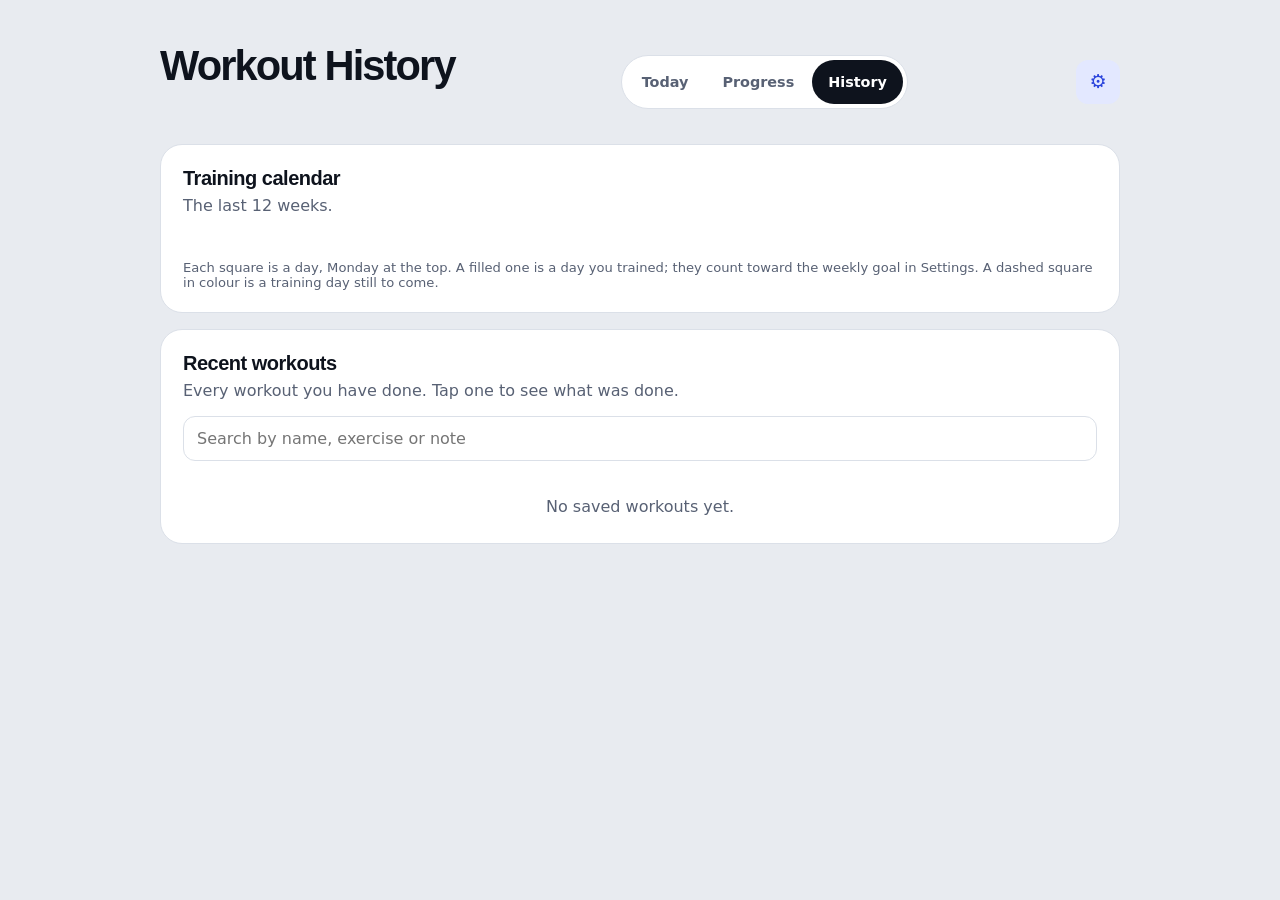
==== commit 5faac34e: "One program only: no other programs, builder, templates, recent-workouts list or Cardio page program" ====
--- a/frontend/history.html
+++ b/frontend/history.html
@@ -20,7 +20,7 @@
   <main class="shell">
     <header>
       <div><h1>Workout History</h1><p class="subtitle page-status" id="pageStatus"></p></div>
-      <nav class="site-nav" aria-label="Primary navigation"><a href="index.html">Strength</a><a href="cardio.html">Cardio</a><a href="progress.html">Progress</a><a class="active" href="history.html" aria-current="page">History</a></nav>
+      <nav class="site-nav" aria-label="Primary navigation"><a href="index.html">Today</a><a href="progress.html">Progress</a><a class="active" href="history.html" aria-current="page">History</a></nav>
       <div class="header-actions"><div class="date" id="today"></div><button class="secondary settings-button" id="settingsButton" type="button" aria-label="Settings" title="Settings">&#9881;</button></div>
     </header>
 
@@ -32,14 +32,14 @@
       <p class="streak-note" id="streakNote" hidden></p>
       <div class="training-calendar" id="trainingCalendar" role="group" aria-label="Days trained in the last 12 weeks. The arrow keys move between days, and Enter shows a day's workouts."></div>
       <p class="subtitle calendar-detail" id="calendarDetail" aria-live="polite"></p>
-      <p class="subtitle calendar-note">Each square is a day, Monday at the top. A filled one is a day you lifted, a ring a day of cardio only; both count toward the weekly goal in Settings. A dashed square in colour is a training day still to come.</p>
+      <p class="subtitle calendar-note">Each square is a day, Monday at the top. A filled one is a day you trained; they count toward the weekly goal in Settings. A dashed square in colour is a training day still to come.</p>
       <div class="coming-up" id="comingUpBlock" hidden><h3>Coming up</h3><ul id="comingUp"></ul></div>
       <p class="subtitle calendar-note" id="scheduleHint" hidden>Choose the days you train in Settings to see them planned here.</p>
     </section>
 
     <section class="card">
       <div class="section-heading heading-line"><h2>Recent workouts</h2><span id="historySummary" class="subtitle"></span></div>
-      <p class="subtitle heading-intro">Strength workouts and cardio sessions. Tap one to see what was done, or start it again.</p>
+      <p class="subtitle heading-intro">Every workout you have done. Tap one to see what was done.</p>
       <div class="history-search"><label class="visually-hidden" for="historySearch">Search saved workouts</label><input id="historySearch" type="search" autocomplete="off" placeholder="Search by name, exercise or note" /></div>
       <p class="subtitle history-feedback" id="historyFeedback" role="status" hidden></p>
       <ul class="saved-workout-list" id="historyList"><li class="empty">No saved workouts yet.</li></ul>
--- a/frontend/styles.css
+++ b/frontend/styles.css
@@ -101,7 +101,6 @@
 /* The phone's tab bar draws an icon over each name; the files are the app's own, because nothing may load from another origin. */
 .site-nav a::before { content:""; display:none; width:22px; height:22px; background:currentColor; -webkit-mask:var(--tab-icon) center / contain no-repeat; mask:var(--tab-icon) center / contain no-repeat; }
 .site-nav a[href="index.html"] { --tab-icon:url(icons/tab-strength.svg); }
-.site-nav a[href="cardio.html"] { --tab-icon:url(icons/tab-cardio.svg); }
 .site-nav a[href="progress.html"] { --tab-icon:url(icons/tab-progress.svg); }
 .site-nav a[href="history.html"] { --tab-icon:url(icons/tab-history.svg); }
 h1 { margin:0; font-size:clamp(2rem,5vw,3.25rem); font-weight:800; letter-spacing:-.045em; }
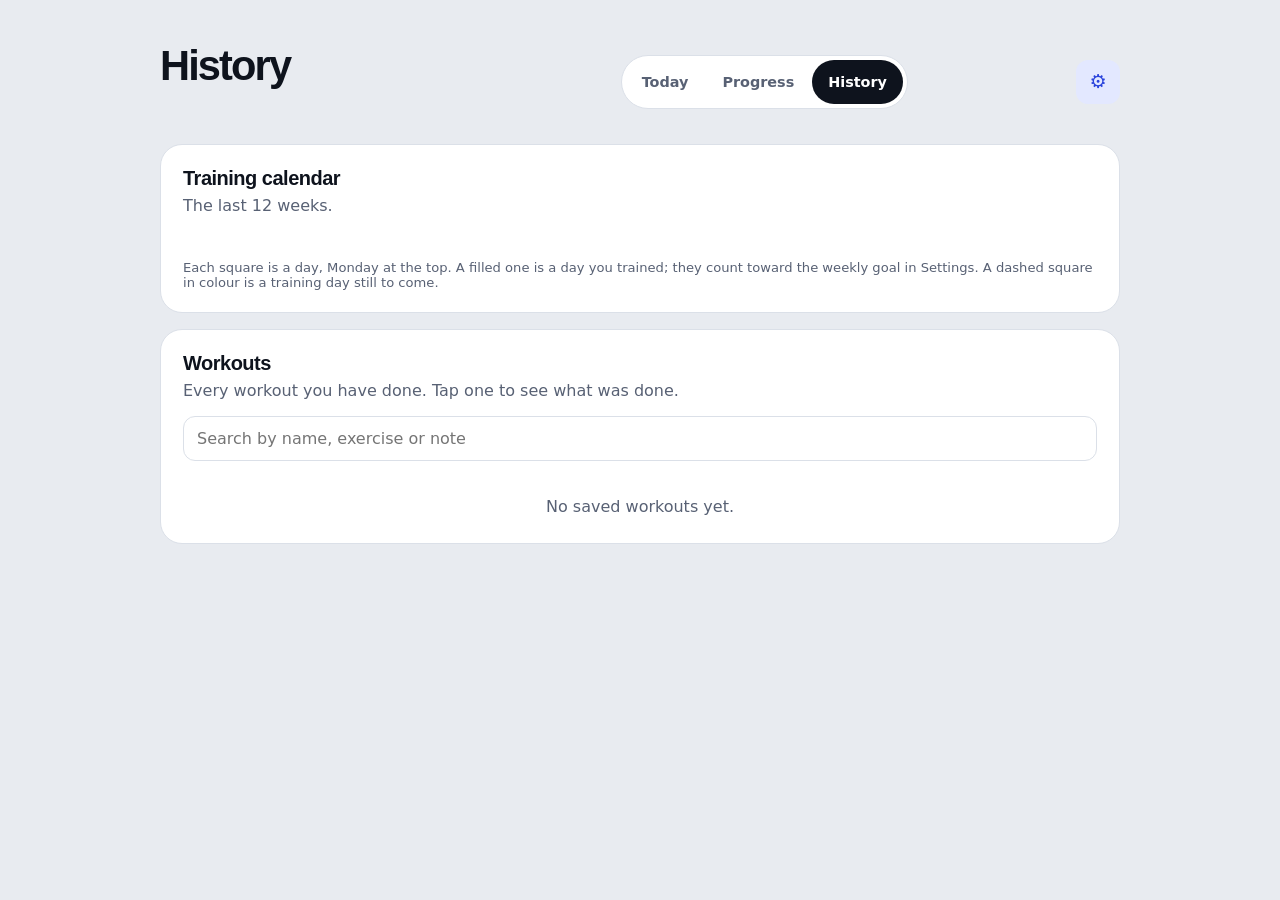
==== commit 386e0b24: "Name, copy and pictures for Sad to Savage: titles and notifications, the Today card's plan in bold b" ====
--- a/frontend/history.html
+++ b/frontend/history.html
@@ -3,7 +3,7 @@
 <head>
   <meta charset="UTF-8" />
   <meta name="viewport" content="width=device-width, initial-scale=1.0" />
-  <title>Workout History | Workout Tracker</title>
+  <title>History | Sad to Savage</title>
   <link rel="preload" href="fonts/schibsted-grotesk-latin.woff2" as="font" type="font/woff2" crossorigin />
   <link rel="preload" href="fonts/figtree-latin.woff2" as="font" type="font/woff2" crossorigin />
   <link rel="stylesheet" href="styles.css" />
@@ -19,7 +19,7 @@
 <body>
   <main class="shell">
     <header>
-      <div><h1>Workout History</h1><p class="subtitle page-status" id="pageStatus"></p></div>
+      <div><h1>History</h1><p class="subtitle page-status" id="pageStatus"></p></div>
       <nav class="site-nav" aria-label="Primary navigation"><a href="index.html">Today</a><a href="progress.html">Progress</a><a class="active" href="history.html" aria-current="page">History</a></nav>
       <div class="header-actions"><div class="date" id="today"></div><button class="secondary settings-button" id="settingsButton" type="button" aria-label="Settings" title="Settings">&#9881;</button></div>
     </header>
@@ -38,7 +38,7 @@
     </section>
 
     <section class="card">
-      <div class="section-heading heading-line"><h2>Recent workouts</h2><span id="historySummary" class="subtitle"></span></div>
+      <div class="section-heading heading-line"><h2>Workouts</h2><span id="historySummary" class="subtitle"></span></div>
       <p class="subtitle heading-intro">Every workout you have done. Tap one to see what was done.</p>
       <div class="history-search"><label class="visually-hidden" for="historySearch">Search saved workouts</label><input id="historySearch" type="search" autocomplete="off" placeholder="Search by name, exercise or note" /></div>
       <p class="subtitle history-feedback" id="historyFeedback" role="status" hidden></p>
--- a/frontend/styles.css
+++ b/frontend/styles.css
@@ -348,6 +348,8 @@
 .program-next-actions, .program-day-actions { display:flex; align-items:center; gap:8px; flex-shrink:0; }
 .program-next .primary { color:var(--ink); background:var(--card); }
 .program-next .secondary { color:var(--card); background:var(--ink); box-shadow:inset 0 0 0 1.5px var(--card); }
+.program-next li b { font-weight:800; }
+.program-next ul li + li { margin-top:6px; }
 /* The day's walk, under the day's workout: a plain panel, since the dark one above is the thing to do and this is the other thing. */
 .program-walk { display:flex; flex-wrap:wrap; justify-content:space-between; align-items:center; gap:12px 16px; margin-top:14px; padding:16px 18px; background:var(--card); border:1px solid var(--line); border-radius:var(--radius-card); }
 .program-walk .program-kicker { display:block; color:var(--muted); background:none; opacity:1; }
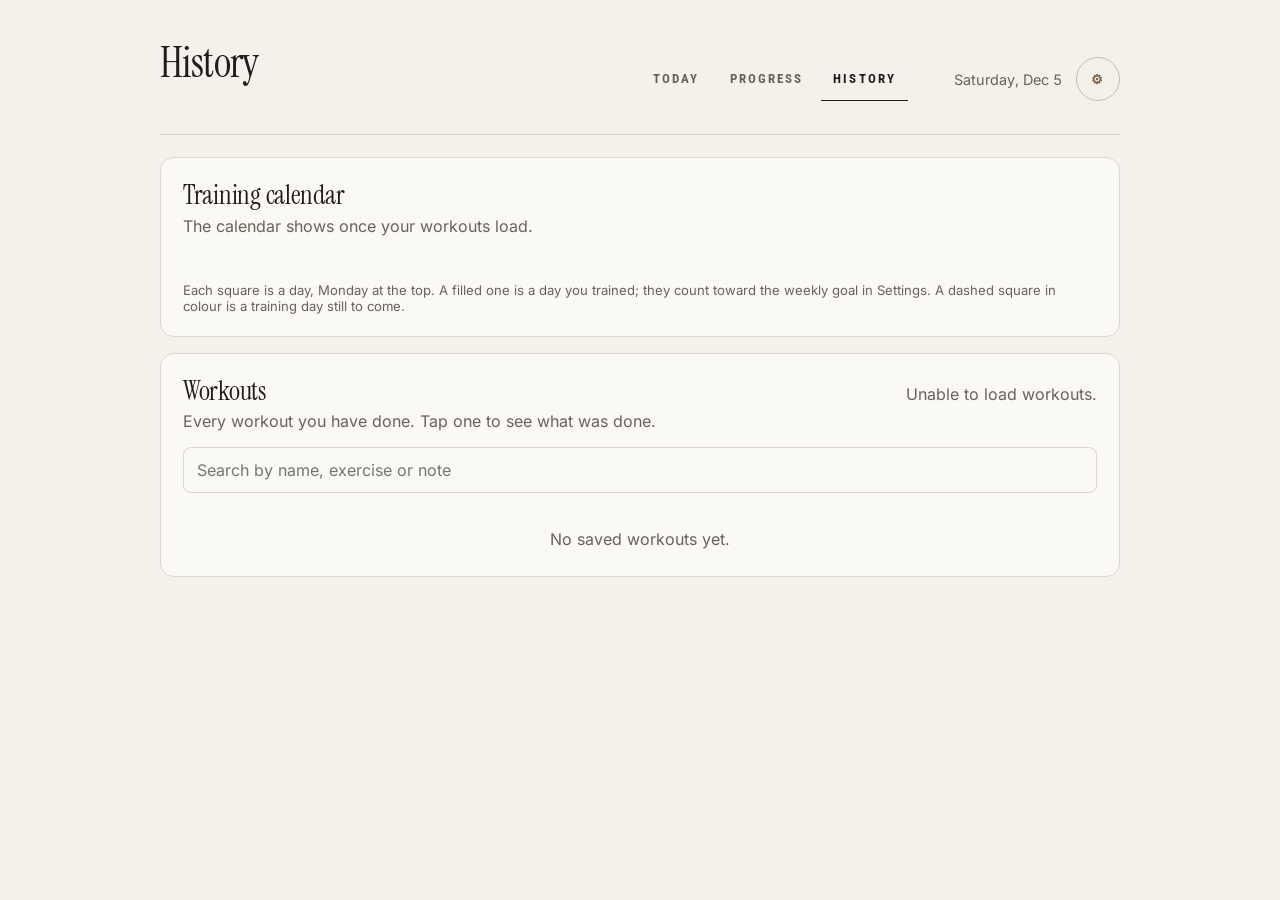
==== commit dbeb074e: "Restyle the app after Shelby Sacco's site and workout PDFs Light is cream and taupe, Dark charcoal a" ====
--- a/frontend/history.html
+++ b/frontend/history.html
@@ -4,12 +4,12 @@
   <meta charset="UTF-8" />
   <meta name="viewport" content="width=device-width, initial-scale=1.0" />
   <title>History | Sad to Savage</title>
-  <link rel="preload" href="fonts/schibsted-grotesk-latin.woff2" as="font" type="font/woff2" crossorigin />
-  <link rel="preload" href="fonts/figtree-latin.woff2" as="font" type="font/woff2" crossorigin />
+  <link rel="preload" href="fonts/instrument-serif-latin.woff2" as="font" type="font/woff2" crossorigin />
+  <link rel="preload" href="fonts/inter-latin.woff2" as="font" type="font/woff2" crossorigin />
   <link rel="stylesheet" href="styles.css" />
   <script src="theme.js"></script>
   <link rel="manifest" href="/manifest.webmanifest" />
-  <meta name="theme-color" content="#e8ebf0" />
+  <meta name="theme-color" content="#f4f1ea" />
   <link rel="icon" href="/icons/icon-192.png" />
   <link rel="apple-touch-icon" href="/icons/apple-touch-icon.png" />
   <meta name="mobile-web-app-capable" content="yes" />
--- a/frontend/styles.css
+++ b/frontend/styles.css
@@ -1,13 +1,23 @@
-/* Two typefaces, both served with the app (fonts/, SIL Open Font License), so every phone, computer and test run draws the same
-   letters at the same sizes: Schibsted Grotesk for titles and the big numbers being worked on, and Figtree for everything
-   else. Each has a Latin file for English and an extended one that only loads for accented names. */
-@font-face { font-family:"Schibsted Grotesk"; font-style:normal; font-weight:400 900; font-display:swap; src:url(fonts/schibsted-grotesk-latin.woff2) format("woff2");
+/* Three typefaces, all served with the app (fonts/, SIL Open Font License), so every phone, computer and test run draws the same
+   letters at the same sizes. The look follows Shelby Sacco's own: a light editorial serif (Instrument Serif, with its italic for
+   the one word in a title that gets the accent) for titles, Roboto Condensed in bold capitals for the labels and the big numbers
+   being worked on, as her workout PDFs set them, and Inter for everything else. Each has a Latin file for English and an extended
+   one that only loads for accented names. */
+@font-face { font-family:"Instrument Serif"; font-style:normal; font-weight:400; font-display:swap; src:url(fonts/instrument-serif-latin.woff2) format("woff2");
   unicode-range:U+0000-00FF,U+0131,U+0152-0153,U+02BB-02BC,U+02C6,U+02DA,U+02DC,U+0304,U+0308,U+0329,U+2000-206F,U+20AC,U+2122,U+2191,U+2193,U+2212,U+2215,U+FEFF,U+FFFD; }
-@font-face { font-family:"Schibsted Grotesk"; font-style:normal; font-weight:400 900; font-display:swap; src:url(fonts/schibsted-grotesk-latin-ext.woff2) format("woff2");
+@font-face { font-family:"Instrument Serif"; font-style:normal; font-weight:400; font-display:swap; src:url(fonts/instrument-serif-latin-ext.woff2) format("woff2");
   unicode-range:U+0100-02BA,U+02BD-02C5,U+02C7-02CC,U+02CE-02D7,U+02DD-02FF,U+0304,U+0308,U+0329,U+1D00-1DBF,U+1E00-1E9F,U+1EF2-1EFF,U+2020,U+20A0-20AB,U+20AD-20C0,U+2113,U+2C60-2C7F,U+A720-A7FF; }
-@font-face { font-family:Figtree; font-style:normal; font-weight:300 900; font-display:swap; src:url(fonts/figtree-latin.woff2) format("woff2");
+@font-face { font-family:"Instrument Serif"; font-style:italic; font-weight:400; font-display:swap; src:url(fonts/instrument-serif-italic-latin.woff2) format("woff2");
   unicode-range:U+0000-00FF,U+0131,U+0152-0153,U+02BB-02BC,U+02C6,U+02DA,U+02DC,U+0304,U+0308,U+0329,U+2000-206F,U+20AC,U+2122,U+2191,U+2193,U+2212,U+2215,U+FEFF,U+FFFD; }
-@font-face { font-family:Figtree; font-style:normal; font-weight:300 900; font-display:swap; src:url(fonts/figtree-latin-ext.woff2) format("woff2");
+@font-face { font-family:"Instrument Serif"; font-style:italic; font-weight:400; font-display:swap; src:url(fonts/instrument-serif-italic-latin-ext.woff2) format("woff2");
+  unicode-range:U+0100-02BA,U+02BD-02C5,U+02C7-02CC,U+02CE-02D7,U+02DD-02FF,U+0304,U+0308,U+0329,U+1D00-1DBF,U+1E00-1E9F,U+1EF2-1EFF,U+2020,U+20A0-20AB,U+20AD-20C0,U+2113,U+2C60-2C7F,U+A720-A7FF; }
+@font-face { font-family:"Roboto Condensed"; font-style:normal; font-weight:500 800; font-display:swap; src:url(fonts/roboto-condensed-latin.woff2) format("woff2");
+  unicode-range:U+0000-00FF,U+0131,U+0152-0153,U+02BB-02BC,U+02C6,U+02DA,U+02DC,U+0304,U+0308,U+0329,U+2000-206F,U+20AC,U+2122,U+2191,U+2193,U+2212,U+2215,U+FEFF,U+FFFD; }
+@font-face { font-family:"Roboto Condensed"; font-style:normal; font-weight:500 800; font-display:swap; src:url(fonts/roboto-condensed-latin-ext.woff2) format("woff2");
+  unicode-range:U+0100-02BA,U+02BD-02C5,U+02C7-02CC,U+02CE-02D7,U+02DD-02FF,U+0304,U+0308,U+0329,U+1D00-1DBF,U+1E00-1E9F,U+1EF2-1EFF,U+2020,U+20A0-20AB,U+20AD-20C0,U+2113,U+2C60-2C7F,U+A720-A7FF; }
+@font-face { font-family:"Inter"; font-style:normal; font-weight:400 700; font-display:swap; src:url(fonts/inter-latin.woff2) format("woff2");
+  unicode-range:U+0000-00FF,U+0131,U+0152-0153,U+02BB-02BC,U+02C6,U+02DA,U+02DC,U+0304,U+0308,U+0329,U+2000-206F,U+20AC,U+2122,U+2191,U+2193,U+2212,U+2215,U+FEFF,U+FFFD; }
+@font-face { font-family:"Inter"; font-style:normal; font-weight:400 700; font-display:swap; src:url(fonts/inter-latin-ext.woff2) format("woff2");
   unicode-range:U+0100-02BA,U+02BD-02C5,U+02C7-02CC,U+02CE-02D7,U+02DD-02FF,U+0304,U+0308,U+0329,U+1D00-1DBF,U+1E00-1E9F,U+1EF2-1EFF,U+2020,U+20A0-20AB,U+20AD-20C0,U+2113,U+2C60-2C7F,U+A720-A7FF; }
 /* Colour themes. Every colour that changes with the theme is one of these variables: the page and card (--bg, --card,
    --sunk for panels set into a card), text (--ink, --muted), lines, the accent and what goes on it (--on-accent), a
@@ -15,14 +25,15 @@
    background starts from. theme.js sets data-palette on <html> to the chosen theme, and data-theme to light or dark,
    which the rules further down that differ in the dark (warnings, successes) go by. Each block also colours the
    previews in Settings, which carry a data-palette of their own. */
-:root, [data-palette="light"] { --bg:#e8ebf0; --card:#fff; --ink:#0e131d; --muted:#586174; --accent:#2a43dc; --line:#dbe0e8; --on-accent:#fff;
-  --accent-soft:#e3e8ff; --accent-line:#b4c0f7; --accent-ring:#2a43dc26; --sunk:#f2f4f8; --glow:#e3e8ff; }
-:root { --tab-bar:0px; --radius-control:12px; --radius-panel:16px; --radius-card:22px;
-  --font-display:"Schibsted Grotesk","Helvetica Neue",Arial,sans-serif; --font-body:Figtree,system-ui,-apple-system,"Segoe UI",sans-serif;
+:root, [data-palette="light"] { --bg:#f4f1ea; --card:#fbf9f5; --ink:#201c1d; --muted:#6a615b; --accent:#7a5f4b; --line:#ddd6ca; --on-accent:#fbf8f2;
+  --accent-soft:#ece4d9; --accent-line:#cdbcaa; --accent-ring:#7a5f4b2e; --sunk:#efebe3; --glow:#e9ddce; }
+:root { --tab-bar:0px; --radius-control:8px; --radius-panel:10px; --radius-card:14px;
+  --font-display:"Instrument Serif","Cormorant Garamond",Georgia,"Times New Roman",serif; --font-label:"Roboto Condensed","Arial Narrow",Arial,sans-serif;
+  --font-body:Inter,system-ui,-apple-system,"Segoe UI",sans-serif;
   --rule:var(--line); }
 @supports (color:color-mix(in srgb, red, blue)) { :root { --rule:color-mix(in srgb, var(--ink) 16%, var(--bg)); } }
-[data-theme="dark"], [data-palette="dark"] { color-scheme:dark; --bg:#0b0e13; --card:#151a22; --ink:#f0f3f8; --muted:#98a3b6; --accent:#8fa7ff; --line:#252c38; --on-accent:#080d28;
-  --accent-soft:#1d2644; --accent-line:#37478a; --accent-ring:#8fa7ff33; --sunk:#10141b; --glow:#18213b; }
+[data-theme="dark"], [data-palette="dark"] { color-scheme:dark; --bg:#171415; --card:#211d1e; --ink:#f3eee6; --muted:#aba198; --accent:#d3bba4; --line:#352f30; --on-accent:#1e1819;
+  --accent-soft:#2f2722; --accent-line:#5c4a3c; --accent-ring:#d3bba43a; --sunk:#1b1718; --glow:#2b211c; }
 /* Light themes. */
 [data-palette="sunrise"] { --bg:#fbf5ef; --card:#fffdfb; --ink:#2b1d16; --muted:#7c6558; --accent:#b64621; --line:#efe1d4; --on-accent:#fff;
   --accent-soft:#fde8de; --accent-line:#f2c2ad; --accent-ring:#b6462124; --sunk:#fcf6f1; --glow:#ffe6d6; }
@@ -53,12 +64,15 @@
 body {
   margin:0; min-height:100vh; font-family:var(--font-body); color:var(--ink); background:var(--bg); transition:background .2s,color .2s;
 }
-/* Titles, and the few numbers that are the point of a screen (the weight and reps being logged, the next workout and the totals),
-   are the grotesk. Everything else, buttons and fields included, is in the body face. A field or button that is to be the grotesk
-   says so here, since they take the page's font from `font:inherit` below. The clocks stay in the body face on purpose: the
-   grotesk's tabular figures leave a gap around the colon ("1 : 29"), which Figtree's do not. */
-h1, h2, h3, h4, .program-next strong, .weight-stepper input, .reps-entry input, .summary-stats strong,
-.program-maxes strong { font-family:var(--font-display); }
+/* Titles are the serif, which is drawn only in its regular weight (a bold would be made up by the browser, and look it), so they say
+   400 and get their emphasis from size. The few numbers that are the point of a screen (the weight and reps being logged, the totals)
+   and the small capitals that label things are the condensed face, as the program's PDFs set them. Everything else, buttons and fields
+   included, is in the body face. A field or button that is to be one of the others says so here, since they take the page's font from
+   `font:inherit` below. The clocks stay in the body face on purpose: the condensed face's figures are too tight to read a time from
+   at a glance, and Inter's tabular ones keep the colon close ("1:29"). */
+h1, h2, h3, h4, .program-next strong, .summary-headline, .summary-splash { font-family:var(--font-display); font-weight:400; }
+.weight-stepper input, .reps-entry input, .summary-stats strong, .program-maxes strong, .big-view-clock, .big-view-numbers,
+.program-kicker, .badge, .due-tag, .plan-sets li, button.primary, button.secondary, .button-link { font-family:var(--font-label); }
 /* Numbers are set in tabular figures everywhere, so a weight that changes by 5 does not make its neighbours jump. */
 input[type=number], .weight-stepper input, .set-edit, .date, .cardio-clock, .summary-stats strong, .program-maxes strong { font-variant-numeric:tabular-nums; }
 .shell { width:min(960px,calc(100% - 32px)); margin:0 auto; padding:42px 0 60px; }
@@ -91,6 +105,9 @@
 .form-feedback.info { color:var(--ink); background:var(--accent-soft); border-color:var(--accent-line); }
 .feedback-action { margin-left:6px; padding:4px 12px; color:inherit; background:transparent; border:1px solid currentColor; border-radius:8px; font-weight:800; }
 #formFeedback { cursor:pointer; }
+/* During a workout the banner is laid over the top of the page, not put in its flow: a superset's next move, a set logged or a record each
+   showed for a few seconds and pushed the workout down by its height and margin while it did. Tapping it still dismisses it. */
+body.training .form-feedback { position:fixed; top:12px; left:50%; z-index:20; width:min(960px, calc(100% - 32px)); margin:0; transform:translateX(-50%); }
 #formFeedback::after { content:"\00d7"; float:right; margin-left:12px; font-size:1.25rem; line-height:1; opacity:.6; }
 .settings-button { width:44px; height:44px; padding:0; font-size:1.2rem; line-height:1; }
 .site-nav { display:flex; gap:2px; align-self:center; padding:4px; background:var(--card); border:1px solid var(--line); border-radius:999px; }
@@ -103,7 +120,8 @@
 .site-nav a[href="index.html"] { --tab-icon:url(icons/tab-strength.svg); }
 .site-nav a[href="progress.html"] { --tab-icon:url(icons/tab-progress.svg); }
 .site-nav a[href="history.html"] { --tab-icon:url(icons/tab-history.svg); }
-h1 { margin:0; font-size:clamp(2rem,5vw,3.25rem); font-weight:800; letter-spacing:-.045em; }
+h1 { margin:0; font-size:clamp(2.4rem,6vw,3.9rem); font-weight:400; letter-spacing:-.015em; line-height:1.02; }
+h1 em, h2 em, h3 em, .program-next strong em { font-style:italic; }
 .subtitle { color:var(--muted); margin:8px 0 0; }
 .date { color:var(--muted); font-size:.9rem; white-space:nowrap; }
 /* The line under a page's name (the Tracker's and History's): where things stand. Its height is kept while it fills in, so the page
@@ -120,7 +138,7 @@
 /* Lines between rows that sit on the page rather than on a card use --rule, which is darker than --line (a card's hairline is drawn
    on white or the card tone; on the page it would all but vanish, about 1.1 to 1 in Light). */
 .card.flat .saved-workout, .card.flat .more-workouts, .card.flat .program-section { border-top-color:var(--rule); }
-h2 { font-size:1.25rem; font-weight:750; letter-spacing:-.025em; margin:0 0 20px; }
+h2 { font-size:1.7rem; font-weight:400; letter-spacing:-.01em; line-height:1.1; margin:0 0 20px; }
 .section-heading { display:flex; justify-content:space-between; align-items:baseline; gap:16px; }
 .section-heading-actions { display:flex; align-items:center; gap:12px; }
 .button-link { display:inline-block; border-radius:10px; padding:10px 13px; font-size:.85rem; font-weight:700; text-decoration:none; }
@@ -196,16 +214,16 @@
 html[data-theme="dark"] .danger, html[data-theme="dark"] .remove { color:#ff9eaa; background:#482934; }
 .footer-actions { display:flex; justify-content:space-between; gap:12px; margin-top:24px; padding-top:20px; border-top:1px solid var(--line); }
 .active-exercise { padding:18px 0 8px; border-top:1px solid var(--line); }
-.active-exercise h3 { margin:0 0 6px; font-size:1.6rem; font-weight:800; letter-spacing:-.035em; }
+.active-exercise h3 { margin:0 0 6px; font-size:2.1rem; font-weight:400; letter-spacing:-.01em; line-height:1.05; }
 .notes-field { margin:16px 0; }
 .set-entry { display:grid; grid-template-columns:minmax(0,1.4fr) minmax(0,1fr) auto; gap:12px; align-items:end; margin-top:8px; }
 .weight-stepper { display:flex; gap:6px; }
 .weight-stepper { gap:8px; }
 /* The weight is the number being worked on, so it is the biggest thing on the page, between steppers made for a thumb. */
-.weight-stepper input { flex:1; min-width:0; min-height:4.25rem; line-height:1.1; font-size:2.25rem; font-weight:800; letter-spacing:-.03em; text-align:center; background:var(--sunk); border-color:transparent; border-radius:var(--radius-panel); }
+.weight-stepper input { flex:1; min-width:0; min-height:4.25rem; line-height:1.1; font-size:2.6rem; font-weight:700; letter-spacing:0; text-align:center; background:var(--sunk); border-color:transparent; border-radius:var(--radius-panel); }
 .weight-stepper button { flex:none; width:4rem; min-height:4.25rem; padding:0; font-size:1.2rem; border-radius:var(--radius-panel); }
-.reps-entry input { min-height:4.25rem; line-height:1.1; font-size:1.75rem; font-weight:800; text-align:center; background:var(--sunk); border-color:transparent; border-radius:var(--radius-panel); }
-#completeSetBtn { min-height:4.25rem; font-size:1.05rem; border-radius:var(--radius-panel); }
+.reps-entry input { min-height:4.25rem; line-height:1.1; font-size:2.1rem; font-weight:700; text-align:center; background:var(--sunk); border-color:transparent; border-radius:var(--radius-panel); }
+#completeSetBtn { min-height:4.25rem; font-size:1.05rem; letter-spacing:.06em; border-radius:var(--radius-panel); }
 .plate-hint { margin:10px 0 0; color:var(--muted); font-size:.88rem; }
 /* The plates for each side of the bar, each drawn to its size. */
 .plates { display:inline-flex; align-items:center; gap:3px; margin-left:4px; vertical-align:middle; }
@@ -228,10 +246,19 @@
 .exercise-context { margin:6px 0 0; color:var(--ink); font-size:1rem; line-height:1.45; }
 .exercise-context.target { font-weight:650; }
 .exercise-context + .exercise-context { margin-top:4px; }
+/* Read more under the target, when it is clamped to three lines on a phone (active-workout.js). */
+.read-more { display:block; margin:0; padding:6px 0; font-size:.9rem; text-align:left; }
 .context-label { color:var(--muted); }
 /* A run of sets goes to the next line whole when it fits there, and breaks inside itself only when it is longer than a line. */
 .set-run { display:inline-block; max-width:100%; font-weight:600; }
-.footer-buttons { display:flex; gap:10px; }
+/* A set's kind in a label ("(warm-up)") is one piece, so a line breaks before it, never inside its hyphen (active-workout.js). */
+.set-kind-word { white-space:nowrap; }
+/* The footer's two buttons keep their places: Previous (when there is one) is always to the left of Next, which is at the right edge on every
+   exercise, so Next does not move when the first exercise gives way to the others. Each has a width and a line of its own. */
+.footer-buttons { display:flex; justify-content:flex-end; gap:10px; }
+.footer-buttons button { flex:none; white-space:nowrap; }
+#prevExerciseBtn { min-width:7.5rem; }
+#nextExerciseBtn { min-width:10.5rem; }
 .add-exercise { margin-top:18px; }
 .add-exercise summary { color:var(--accent); font-size:.9rem; font-weight:700; cursor:pointer; }
 .add-exercise-fields { display:grid; grid-template-columns:2fr 1fr auto; gap:12px; align-items:end; margin-top:12px; }
@@ -343,13 +370,21 @@
 /* The next workout is the Tracker's one raised surface, so it is the biggest thing on it: a card's own corners, and its name large. */
 .program-next { display:flex; justify-content:space-between; align-items:center; gap:16px; padding:20px 22px; color:var(--card); background:var(--ink); border-radius:var(--radius-card); }
 .program-kicker { color:var(--card); background:var(--ink); font-size:.85rem; font-weight:700; opacity:.8; }
-.program-next strong { display:block; margin-top:4px; font-size:clamp(1.65rem,5.5vw,2.25rem); font-weight:800; letter-spacing:-.035em; line-height:1.1; }
+.program-next strong { display:block; margin-top:4px; font-size:clamp(2rem,6.5vw,2.8rem); font-weight:400; letter-spacing:0; line-height:1.02; text-transform:uppercase; }
 .program-next ul { margin:8px 0 0; padding:0; list-style:none; color:var(--card); background:var(--ink); opacity:.8; font-size:.88rem; line-height:1.6; }
 .program-next-actions, .program-day-actions { display:flex; align-items:center; gap:8px; flex-shrink:0; }
 .program-next .primary { color:var(--ink); background:var(--card); }
 .program-next .secondary { color:var(--card); background:var(--ink); box-shadow:inset 0 0 0 1.5px var(--card); }
 .program-next li b { font-weight:800; }
 .program-next ul li + li { margin-top:6px; }
+/* The moves of a superset or circuit, all in view: each a row with what it asks and how far along it is; the one on show is ringed. */
+.superset-moves { display:grid; gap:6px; margin:10px 0 4px; padding:0; list-style:none; }
+.superset-move button { display:grid; grid-template-columns:1fr auto; gap:2px 12px; width:100%; min-height:44px; padding:8px 12px; text-align:left; color:var(--ink); background:var(--card); border:1px solid var(--line); border-radius:var(--radius-control); font:inherit; cursor:pointer; }
+.superset-move.current button { border-color:var(--accent); box-shadow:inset 0 0 0 1px var(--accent); background:var(--sunk); }
+.superset-move-name { font-weight:700; }
+.superset-move-target { grid-column:1; color:var(--muted); font-size:.9rem; }
+.superset-move-sets { grid-column:2; grid-row:1 / span 2; align-self:center; color:var(--muted); font-size:.85rem; font-weight:700; }
+.superset-move.current .superset-move-sets { color:var(--accent); }
 /* The day's walk, under the day's workout: a plain panel, since the dark one above is the thing to do and this is the other thing. */
 .program-walk { display:flex; flex-wrap:wrap; justify-content:space-between; align-items:center; gap:12px 16px; margin-top:14px; padding:16px 18px; background:var(--card); border:1px solid var(--line); border-radius:var(--radius-card); }
 .program-walk .program-kicker { display:block; color:var(--muted); background:none; opacity:1; }
@@ -546,7 +581,6 @@
   .set-number{grid-column:1; grid-row:1}
   .set-list .remove{grid-column:2; grid-row:1; justify-self:end}
   .footer-actions{flex-direction:column}
-  .footer-buttons button{flex:1}
   .add-exercise-fields{grid-template-columns:1fr 1fr}
   .add-exercise-fields button{grid-column:1/-1}
 }
@@ -635,7 +669,7 @@
 /* The summary leads with what changed: the comparison with last time is the headline, under the title, with goals and records below
    it. The totals are then one quiet line, label before value, since they were never the news. With nothing to lead with (a first
    workout) they keep their boxes (see has-lead, set in summary.js). */
-.summary-headline { margin:16px 0 0; font-family:var(--font-display); font-size:clamp(1.2rem, 4.2vw, 1.5rem); font-weight:750; letter-spacing:-.02em; line-height:1.25; text-wrap:balance; }
+.summary-headline { margin:16px 0 0; font-size:clamp(1.6rem, 5.4vw, 2rem); letter-spacing:-.01em; line-height:1.12; text-wrap:balance; }
 .workout-summary.has-lead .summary-stats { display:flex; flex-wrap:wrap; gap:4px 20px; margin:16px 0 0; }
 .workout-summary.has-lead .summary-stats li { display:flex; flex-direction:row-reverse; justify-content:flex-end; align-items:baseline; gap:6px; padding:0; border:0; }
 .workout-summary.has-lead .summary-stats strong { font-size:1rem; }
@@ -684,7 +718,7 @@
 .past-sessions li span:first-child { color:var(--muted); font-size:.82rem; }
 .past-sessions-link { color:var(--accent); font-weight:600; }
 /* What a finished workout earned (achievements.js): a line to cheer it, its achievements in gold above its records, and the streak. */
-.summary-splash { margin:12px 0 0; color:var(--accent); font-family:var(--font-display); font-size:clamp(1.05rem, 3.6vw, 1.3rem); font-weight:750; letter-spacing:-.01em; text-wrap:balance; }
+.summary-splash { margin:12px 0 0; color:var(--accent); font-size:clamp(1.4rem, 4.6vw, 1.7rem); letter-spacing:0; text-wrap:balance; }
 .summary-achievements li { display:grid; gap:2px; color:#5c3f00; background:#fff4d6; border-color:#efcd6e; }
 .summary-achievements li strong { font-size:1rem; }
 .summary-achievements li span { font-size:.85rem; }
@@ -777,6 +811,8 @@
 .set-type-choices button[aria-pressed="true"] { color:var(--on-accent); background:var(--accent); }
 .set-kind { grid-column:1 / -1; display:flex; align-items:center; gap:8px; margin:0; color:var(--muted); font-size:.8rem; font-weight:700; }
 .set-kind select { flex:1; max-width:200px; }
+/* A hold has no weight and no kind: its set is the number, its seconds and the ×, on one line. */
+.set-list li.hold { grid-template-columns:3.4rem minmax(0,1fr) auto; }
 .template-exercise-row .template-superset { grid-column:1 / -1; margin:0; }
 /* Every session of one exercise, on Progress. */
 .session-list { display:grid; gap:8px; margin:14px 0 0; padding:0; list-style:none; }
@@ -796,7 +832,7 @@
   header { flex-wrap:nowrap; align-items:center; gap:12px; margin-bottom:16px; }
   header > div:first-child { min-width:0; }
   header .subtitle { display:none; }
-  h1 { font-size:1.75rem; letter-spacing:-.04em; }
+  h1 { font-size:2.2rem; letter-spacing:-.01em; }
   .header-actions { flex:none; }
   .site-nav { position:fixed; left:12px; right:12px; bottom:calc(12px + env(safe-area-inset-bottom)); z-index:8; order:0; width:auto; gap:4px; height:64px;
     padding:6px; border-radius:24px; box-shadow:0 12px 32px rgba(10,14,24,.22); }
@@ -804,6 +840,14 @@
   .site-nav a::before { display:block; }
   .install-banner { bottom:var(--tab-bar); }
   body.has-install-banner { padding-bottom:calc(96px + var(--tab-bar)); }
+  /* Whatever is scrolled or focused into view stops short of the tab bar, which floats over the bottom of the page: a field or a button
+     that the page brings up is not left under it. */
+  html { scroll-padding-bottom:calc(var(--tab-bar) + 24px); }
+}
+/* On a short screen the tab bar goes while a number is typed (body.typing, active-workout.js), since the keyboard takes most of the screen
+   and the bar would sit over the field and Complete set. */
+@media (max-width:620px) and (max-height:700px) {
+  body.typing .site-nav { display:none; }
 }
 body.has-install-banner .rest-panel { bottom:calc(84px + var(--tab-bar)); }
 /* A card's heading on a phone: its button stays on one line, and the heading and its note take the room left. */
@@ -822,11 +866,11 @@
 .history-group > summary::-webkit-details-marker { display:none; }
 .history-group > summary::before { content:"\25B8"; color:var(--accent); font-size:.9em; }
 .history-group[open] > summary::before { content:"\25BE"; }
-.history-group-name { margin:0; font-size:1.02rem; font-weight:750; letter-spacing:-.01em; }
+.history-group-name { margin:0; font-size:1.3rem; font-weight:400; letter-spacing:-.005em; }
 .history-group-total { margin-left:auto; color:var(--muted); font-size:.85rem; font-weight:600; }
 .history-year { margin-top:10px; border-top:1px solid var(--line); }
 .history-year:first-child { margin-top:6px; border-top:0; }
-.history-year-group > summary .history-group-name { font-size:1.2rem; font-weight:800; letter-spacing:-.025em; }
+.history-year-group > summary .history-group-name { font-size:1.6rem; letter-spacing:-.01em; }
 .history-year-group > summary { padding:8px 0; }
 .history-month-group > summary { padding:4px 0 4px 18px; }
 /* Progress under its chart: rows that fold open, each saying where it stands in one line, so the page is the chart and what it
@@ -896,7 +940,9 @@
 .set-tags .effort-choices, .set-tags .set-type-choices { margin-top:4px; margin-bottom:8px; }
 .set-tags .effort-choices[hidden], .set-tags .set-type-choices[hidden] { display:none; }
 .progress-toggle { margin-top:4px; }
-.active-exercise { padding:12px 0 4px; }
+.active-exercise { padding:12px 0 4px; scroll-margin-top:4.5rem; }
+/* Next, once the planned sets of a move are done: a solid button of its own above the set entry, where the thumb is. */
+.done-next { width:100%; min-height:3.25rem; margin:12px 0 0; border-radius:var(--radius-panel); }
 .plan-sets { margin-top:8px; }
 .plan-sets li { padding:4px 9px; font-size:.78rem; }
 .set-entry label { margin-bottom:5px; }
@@ -917,10 +963,12 @@
   .card:not([hidden]) ~ .card { margin-top:12px; }
   /* Last time's sets are the longest line on the screen; three lines of them at most, and the set entry stays where the thumb is. */
   #activeExerciseLast { display:-webkit-box; -webkit-box-orient:vertical; -webkit-line-clamp:3; line-clamp:3; overflow:hidden; }
+  /* The target is the same: a program's note for a Pilates day runs to a page, so it is three lines, and Read more shows the rest. */
+  #activeExerciseTarget:not(.open) { display:-webkit-box; -webkit-box-orient:vertical; -webkit-line-clamp:3; line-clamp:3; overflow:hidden; }
   /* A dialog is a sheet that rises from the bottom, where the thumb is. */
   .modal-backdrop { padding:0; place-items:end center; }
   .settings-modal { width:100%; max-height:92%; padding:20px 18px calc(20px + env(safe-area-inset-bottom)); border-bottom:0; border-radius:24px 24px 0 0; }
-  h2 { font-size:1.12rem; }
+  h2 { font-size:1.45rem; }
   .active-workout .section-heading { align-items:center; }
   /* The rest timer in two rows: the time with −30s and +30s, then End rest, Pause rest and ···, which opens Fix last set and
      Restart rest in a row under them (showRestMore, rest-timer.js). */
@@ -938,8 +986,11 @@
   .set-field { gap:3px; font-size:.75rem; }
   .set-edit { padding:8px 7px; }
   .set-list .remove { width:28px; height:28px; font-size:1.05rem; }
-  .footer-actions { flex-direction:row; }
-  .footer-buttons { flex:1; }
+  /* On a phone the buttons take a row of their own, at the right, and Finish early (beside them on a wide screen) is a link under them, so
+     it is not squeezed out of the card by the two buttons' widths. */
+  .footer-actions { flex-direction:column; align-items:stretch; }
+  .footer-buttons { align-self:flex-end; }
+  #finishEarlyBtn { align-self:flex-start; order:1; }
 }
 /* Headings never leave one word alone on their last line ("Apartment Gym / Upper A", not "Apartment Gym Upper / A"). */
 h1, h2, h3 { text-wrap:pretty; }
@@ -1227,12 +1278,12 @@
 .big-view p, .big-view h2 { margin:0; }
 .big-view button { min-height:56px; padding:12px 18px; color:var(--big-ink); background:var(--big-fill); box-shadow:inset 0 0 0 2px var(--big-line); font-size:1.15rem; }
 .big-view-top { display:flex; justify-content:space-between; align-items:flex-start; gap:16px; }
-.big-view-top h2 { font-size:clamp(1.4rem, min(7vw, 8vh), 3rem); line-height:1.1; overflow-wrap:anywhere; }
+.big-view-top h2 { font-size:clamp(1.8rem, min(8.4vw, 9.6vh), 3.6rem); line-height:1.1; overflow-wrap:anywhere; }
 .big-view-top p { margin-top:4px; color:var(--big-dim); font-size:clamp(.95rem, min(3.4vw, 4vh), 1.4rem); }
 .big-view-top button { flex:none; width:56px; font-size:2rem; line-height:1; }
 .big-view-main { flex:1; display:grid; align-content:center; justify-items:center; gap:clamp(4px, 1.6vh, 14px); min-height:0; text-align:center; }
 .big-view-label { color:var(--big-dim); font-size:clamp(1.2rem, min(5vw, 6vh), 2.4rem); font-weight:700; letter-spacing:.08em; text-transform:uppercase; }
-.big-view-clock, .big-view-numbers { font-family:var(--font-display); font-weight:800; font-variant-numeric:tabular-nums; letter-spacing:-.03em; line-height:1; }
+.big-view-clock, .big-view-numbers { font-weight:700; font-variant-numeric:tabular-nums; letter-spacing:0; line-height:1; }
 .big-view-clock { font-size:clamp(4rem, min(30vw, 36vh), 14rem); }
 .big-view-bar { width:min(100%, 34rem); height:12px; overflow:hidden; background:var(--big-fill); border-radius:999px; }
 .big-view-bar span { display:block; height:100%; width:calc(var(--rest-left, 1) * 100%); background:var(--big-ink); border-radius:999px; }
@@ -1247,3 +1298,24 @@
 .big-view .big-view-primary { min-height:clamp(72px, 14vh, 120px); color:#000; background:#fff; box-shadow:none; font-size:clamp(1.4rem, min(6vw, 7vh), 2.4rem); }
 .big-view.go .big-view-primary { background:var(--big-go); }
 @media (prefers-reduced-motion:reduce) { .big-view-bar span { transition:none; } }
+
+/* Shelby's own look, taken from her site and her workout PDFs, laid over everything above so that it is one place to read and to change:
+   thin rules in place of shadows, small rounded panels, buttons as pills lettered in condensed capitals (her "READ MY STORY"), tags as
+   small rounded plates in the same capitals (her "UPPER BODY FOCUS"), and the next workout as the black block her headings sit on.
+   Colours and faces come from the theme and the variables at the top; nothing here is tied to one palette. */
+header { padding-bottom:18px; border-bottom:1px solid var(--rule); }
+button.primary, button.secondary, .button-link { border-radius:999px; font-size:.82rem; font-weight:700; letter-spacing:.1em; text-transform:uppercase; }
+button.secondary, .button-link.secondary { background:transparent; border:1px solid var(--accent-line); }
+.program-next .secondary { border:0; }
+.badge, .due-tag { border-radius:6px; font-size:.72rem; font-weight:700; letter-spacing:.08em; text-transform:uppercase; }
+.program-kicker { font-size:.78rem; letter-spacing:.14em; text-transform:uppercase; }
+.program-next { border-radius:6px; padding:26px 28px; }
+.program-next .primary, .program-next .secondary { letter-spacing:.12em; }
+.plan-sets li { font-size:.78rem; letter-spacing:.06em; text-transform:uppercase; border-radius:6px; }
+/* On a wide screen the page's links are her site's: small capitals with space between, the one you are on underlined, not a pill.
+   The phone keeps its tab bar. */
+@media (min-width:621px) {
+  .site-nav { gap:6px; padding:0; background:none; border:0; border-radius:0; }
+  .site-nav a { padding:8px 12px; border-radius:0; border-bottom:1px solid transparent; font-family:var(--font-label); font-size:.82rem; letter-spacing:.16em; text-transform:uppercase; }
+  .site-nav a.active { color:var(--ink); background:none; border-bottom-color:var(--ink); }
+}
